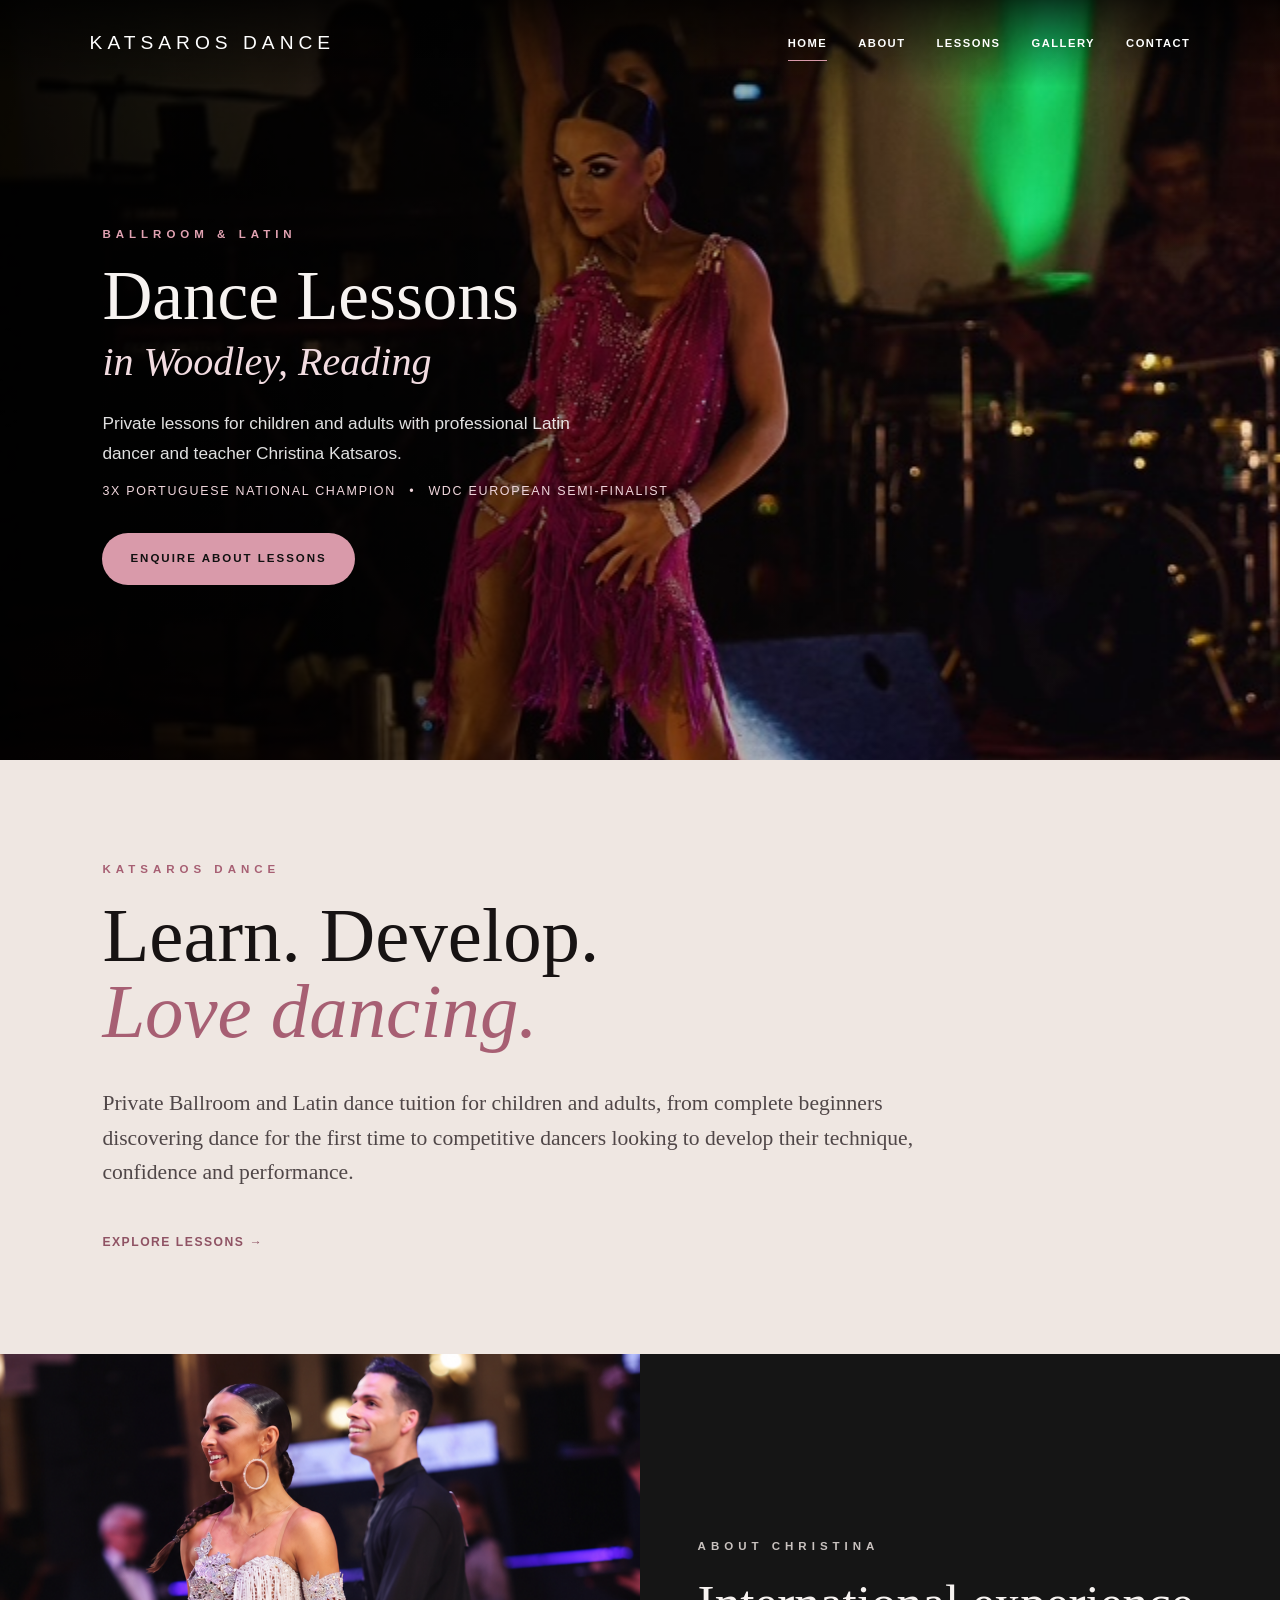
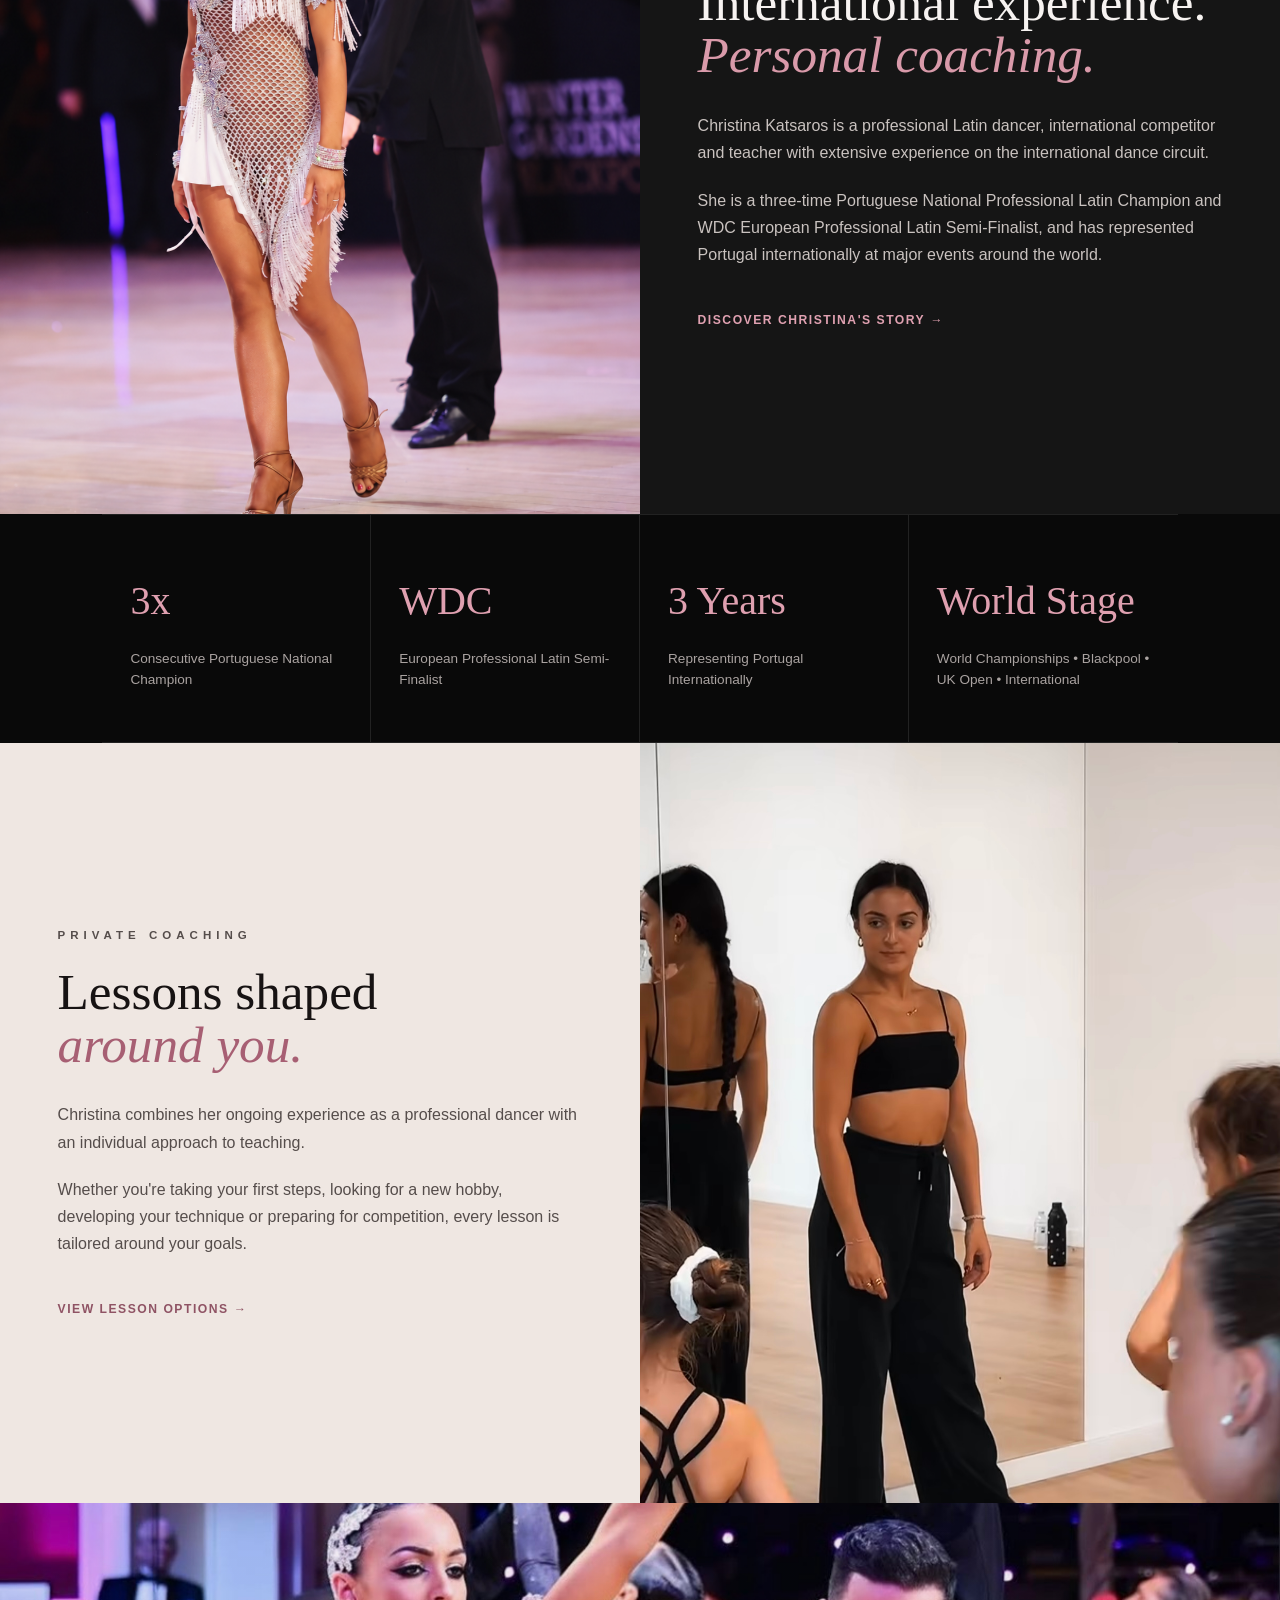
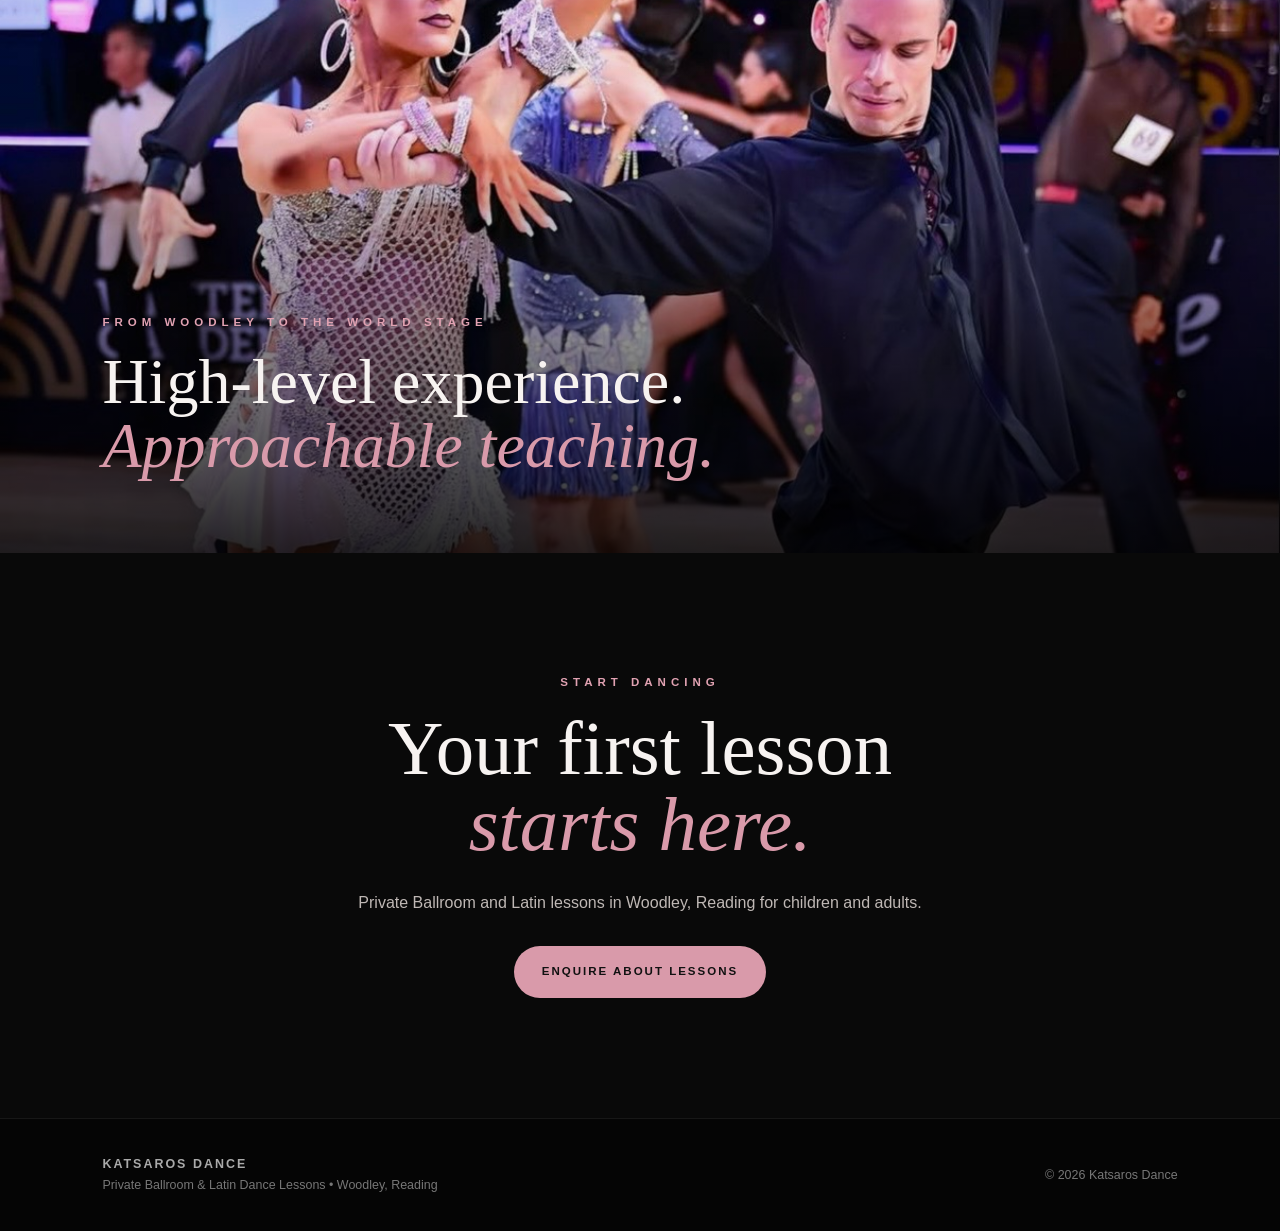
==== index.html @ 3410f1ba "Refactor index.html by removing comments and enhancing text Removed commented sections and updated t" ====
<!DOCTYPE html>
<html lang="en">

<head>
    <meta charset="UTF-8">
    <meta name="viewport" content="width=device-width, initial-scale=1.0">

    <title>Katsaros Dance | Ballroom & Latin Dance Lessons in Woodley, Reading</title>

    <meta name="description"
        content="Private Ballroom and Latin dance lessons in Woodley, Reading with professional Latin dancer Christina Katsaros, 3x Portuguese National Champion and WDC European Semi-Finalist.">

    <link rel="stylesheet" href="style.css">
</head>

<body>

<header class="site-header">

    <a class="brand" href="index.html">Katsaros Dance</a>

    <nav>
        <a class="active" href="index.html">Home</a>
        <a href="about.html">About</a>
        <a href="lessons.html">Lessons</a>
        <a href="gallery.html">Gallery</a>
        <a href="contact.html">Contact</a>
    </nav>

</header>


<main>

    <section class="home-hero">

        <div class="hero-content">

            <p class="eyebrow">Ballroom & Latin</p>

            <h1>
                Dance Lessons
                <span>in Woodley, Reading</span>
            </h1>

            <p class="hero-description">
                Private lessons for children and adults with professional
                Latin dancer and teacher Christina Katsaros.
            </p>

            <p class="hero-achievement">
                3x Portuguese National Champion
                <span>•</span>
                WDC European Semi-Finalist
            </p>

            <a class="button" href="contact.html">
                Enquire About Lessons
            </a>

        </div>

    </section>


    <section class="light-section home-intro">

        <div class="narrow-content">

            <p class="eyebrow dark-eyebrow">Katsaros Dance</p>

            <h2>
                Learn. Develop.
                <em>Love dancing.</em>
            </h2>

            <p class="large-copy">
                Private Ballroom and Latin dance tuition for children and adults,
                from complete beginners discovering dance for the first time to
                competitive dancers looking to develop their technique,
                confidence and performance.
            </p>

            <a class="text-link" href="lessons.html">
                Explore lessons →
            </a>

        </div>

    </section>


    <section class="split-section dark-section">

        <div class="split-image">
            <img
                src="white dress blackpool.png"
                alt="Christina Katsaros competing in Latin dancing">
        </div>

        <div class="split-copy">

            <p class="eyebrow">About Christina</p>

            <h2>
                International experience.
                <em>Personal coaching.</em>
            </h2>

            <p>
                Christina Katsaros is a professional Latin dancer,
                international competitor and teacher with extensive
                experience on the international dance circuit.
            </p>

            <p>
                She is a three-time Portuguese National Professional Latin
                Champion and WDC European Professional Latin Semi-Finalist,
                and has represented Portugal internationally at major events
                around the world.
            </p>

            <a class="text-link light-link" href="about.html">
                Discover Christina's story →
            </a>

        </div>

    </section>


    <section class="credentials-section">

        <div class="credentials-grid">

            <div class="credential">
                <strong>3x</strong>
                <span>Consecutive Portuguese National Champion</span>
            </div>

            <div class="credential">
                <strong>WDC</strong>
                <span>European Professional Latin Semi-Finalist</span>
            </div>

            <div class="credential">
                <strong>3 Years</strong>
                <span>Representing Portugal Internationally</span>
            </div>

            <div class="credential">
                <strong>World Stage</strong>
                <span>World Championships • Blackpool • UK Open • International</span>
            </div>

        </div>

    </section>


    <section class="split-section light-section reverse">

        <div class="split-image">
            <img
                src="teaching.jpeg"
                alt="Christina Katsaros teaching a dance class">
        </div>

        <div class="split-copy">

            <p class="eyebrow dark-eyebrow">Private Coaching</p>

            <h2>
                Lessons shaped
                <em>around you.</em>
            </h2>

            <p>
                Christina combines her ongoing experience as a professional
                dancer with an individual approach to teaching.
            </p>

            <p>
                Whether you're taking your first steps, looking for a new hobby,
                developing your technique or preparing for competition, every
                lesson is tailored around your goals.
            </p>

            <a class="text-link" href="lessons.html">
                View lesson options →
            </a>

        </div>

    </section>


    <section class="feature-image-section">

        <img
            src="paso blackpool.jpeg"
            alt="Christina Katsaros competing at the Blackpool Dance Festival">

        <div class="feature-image-overlay">

            <p class="eyebrow">From Woodley to the World Stage</p>

            <h2>
                High-level experience.
                <em>Approachable teaching.</em>
            </h2>

        </div>

    </section>


    <section class="contact-cta">

        <p class="eyebrow">Start Dancing</p>

        <h2>
            Your first lesson
            <em>starts here.</em>
        </h2>

        <p>
            Private Ballroom and Latin lessons in Woodley, Reading
            for children and adults.
        </p>

        <a class="button" href="contact.html">
            Enquire About Lessons
        </a>

    </section>

</main>


<footer>

    <div>
        <strong>Katsaros Dance</strong>
        <p>Private Ballroom & Latin Dance Lessons • Woodley, Reading</p>
    </div>

    <div>
        <p>© 2026 Katsaros Dance</p>
    </div>

</footer>

</body>
</html>
---- style.css ----
/* ========================================
   KATSAROS DANCE
   GLOBAL WEBSITE STYLES
   ======================================== */

* {
    margin: 0;
    padding: 0;
    box-sizing: border-box;
}

html {
    scroll-behavior: smooth;
}

body {
    background: #0d0d0d;
    color: #f7f3f1;
    font-family: Arial, Helvetica, sans-serif;
    line-height: 1.7;
}

img {
    display: block;
    width: 100%;
}

a {
    color: inherit;
}

h1,
h2,
h3,
blockquote {
    font-family: Georgia, "Times New Roman", serif;
}

em {
    font-weight: 400;
}


/* ========================================
   HEADER
   ======================================== */

.site-header {
    position: absolute;
    top: 0;
    left: 0;
    width: 100%;
    z-index: 1000;

    display: flex;
    justify-content: space-between;
    align-items: center;

    padding: 27px 7%;

    background:
        linear-gradient(
            to bottom,
            rgba(0,0,0,.75),
            rgba(0,0,0,0)
        );
}

.solid-header {
    position: relative;
    background: #090909;

    border-bottom:
        1px solid rgba(255,255,255,.07);
}

.brand {
    color: white;
    text-decoration: none;
    text-transform: uppercase;
    letter-spacing: 5px;
    font-size: 1.2rem;
    font-weight: 500;
}

nav {
    display: flex;
    gap: 31px;
}

nav a {
    color: white;
    text-decoration: none;
    text-transform: uppercase;
    letter-spacing: 1.5px;
    font-size: .7rem;
    font-weight: 600;
    position: relative;
}

nav a::after {
    content: "";
    position: absolute;
    left: 0;
    bottom: -8px;
    width: 0;
    height: 1px;
    background: #d99aaa;
    transition: width .2s ease;
}

nav a:hover::after,
nav a.active::after {
    width: 100%;
}


/* ========================================
   GENERAL TYPOGRAPHY
   ======================================== */

.eyebrow {
    color: #e1a2b2;
    text-transform: uppercase;
    letter-spacing: 5px;
    font-size: .72rem;
    font-weight: 700;
    margin-bottom: 18px;
}

.dark-eyebrow {
    color: #a75f73;
}

h1 em,
h2 em {
    display: block;
    color: #d99aaa;
    font-style: italic;
}

.light-section h1,
.light-section h2 {
    color: #171313;
}

.light-section h1 em,
.light-section h2 em {
    color: #a75f73;
}

.button {
    display: inline-block;
    padding: 16px 28px;
    background: #d99aaa;
    color: #111;
    border-radius: 40px;
    text-decoration: none;
    text-transform: uppercase;
    letter-spacing: 2px;
    font-size: .72rem;
    font-weight: 700;

    transition:
        transform .2s ease,
        opacity .2s ease;
}

.button:hover {
    transform: translateY(-2px);
    opacity: .9;
}

.dark-button {
    margin-top: 20px;
}

.text-link {
    display: inline-block;
    margin-top: 22px;
    color: #8f5364;
    text-decoration: none;
    text-transform: uppercase;
    letter-spacing: 1.5px;
    font-size: .76rem;
    font-weight: 700;
}

.light-link {
    color: #e0a1b1;
}

.text-link:hover {
    opacity: .7;
}


/* ========================================
   HOME HERO
   ======================================== */

.home-hero {
    min-height: 100vh;

    display: flex;
    align-items: center;

    padding: 140px 8% 80px;

    background-image:
        linear-gradient(
            90deg,
            rgba(0,0,0,.91) 0%,
            rgba(0,0,0,.75) 27%,
            rgba(0,0,0,.38) 50%,
            rgba(0,0,0,.04) 73%
        ),
        url("christina-hero.jpg.jpeg.JPG");

    background-size: cover;
    background-position: center 35%;
    background-repeat: no-repeat;
}

.hero-content {
    max-width: 700px;
}

.home-hero h1 {
    font-size: clamp(3.6rem, 6.4vw, 6.3rem);
    font-weight: 400;
    line-height: .95;
    margin-bottom: 28px;
}

.home-hero h1 span {
    display: block;
    margin-top: 15px;
    color: #f2dce1;
    font-size: .58em;
    font-style: italic;
}

.hero-description {
    max-width: 520px;
    color: rgba(255,255,255,.88);
    font-size: 1.08rem;
    margin-bottom: 13px;
}

.hero-achievement {
    color: #f0d6dc;
    text-transform: uppercase;
    letter-spacing: 1.7px;
    font-size: .78rem;
    margin-bottom: 31px;
}

.hero-achievement span {
    padding: 0 8px;
}


/* ========================================
   LIGHT SECTIONS
   ======================================== */

.light-section {
    background: #efe7e2;
    color: #171313;
}

.home-intro {
    padding: 125px 8%;
}

.narrow-content {
    max-width: 850px;
}

.narrow-content h2 {
    font-size: clamp(3rem, 6vw, 5.6rem);
    font-weight: 400;
    line-height: 1;
    margin-bottom: 35px;
}

.large-copy {
    font-family: Georgia, "Times New Roman", serif;
    font-size: 1.35rem;
    line-height: 1.6;
    color: #504748;
    margin-bottom: 20px;
}


/* ========================================
   SPLIT SECTIONS
   ======================================== */

.split-section {
    display: grid;
    grid-template-columns: 1fr 1fr;
    min-height: 720px;
}

.dark-section {
    background: #151515;
}

.split-image {
    min-height: 650px;
    overflow: hidden;
}

.split-image img {
    width: 100%;
    height: 100%;
    object-fit: cover;
    object-position: center;
}

.tall-image img {
    object-position: center top;
}

.split-copy {
    padding: 100px 9%;

    display: flex;
    flex-direction: column;
    justify-content: center;
}

.split-copy h2 {
    font-size: clamp(2.8rem, 5vw, 4.8rem);
    font-weight: 400;
    line-height: 1.03;
    margin-bottom: 30px;
}

.split-copy p {
    max-width: 650px;
    margin-bottom: 20px;
    color: #c9c2bf;
}

.light-section .split-copy p {
    color: #554d4b;
}

.reverse .split-image {
    order: 2;
}


/* ========================================
   CREDENTIALS
   ======================================== */

.credentials-section {
    padding: 0 8%;
    background: #090909;
}

.credentials-grid {
    display: grid;
    grid-template-columns: repeat(4, 1fr);

    border-top:
        1px solid rgba(255,255,255,.1);

    border-bottom:
        1px solid rgba(255,255,255,.1);
}

.credential {
    padding: 52px 28px;

    border-right:
        1px solid rgba(255,255,255,.1);
}

.credential:last-child {
    border-right: none;
}

.credential strong {
    display: block;
    font-family: Georgia, "Times New Roman", serif;
    font-size: 2.5rem;
    font-weight: 400;
    color: #dfa0b0;
    margin-bottom: 13px;
}

.credential span {
    display: block;
    color: #aaa3a1;
    font-size: .85rem;
    line-height: 1.55;
}


/* ========================================
   FEATURE IMAGE
   ======================================== */

.feature-image-section {
    height: 760px;
    position: relative;
    overflow: hidden;
}

.feature-image-section img {
    width: 100%;
    height: 100%;
    object-fit: cover;
    object-position: center;
}

.feature-image-section::after {
    content: "";
    position: absolute;
    inset: 0;

    background:
        linear-gradient(
            to top,
            rgba(0,0,0,.85),
            rgba(0,0,0,.05) 65%
        );
}

.feature-image-overlay {
    position: absolute;
    z-index: 2;
    left: 8%;
    bottom: 75px;
    max-width: 780px;
}

.feature-image-overlay h2 {
    font-size: clamp(3rem, 5vw, 5rem);
    font-weight: 400;
    line-height: 1;
}


/* ========================================
   CONTACT CTA
   ======================================== */

.contact-cta {
    padding: 120px 8%;
    background: #090909;
    text-align: center;
}

.contact-cta h2 {
    font-size: clamp(3rem, 6vw, 5.5rem);
    font-weight: 400;
    line-height: 1;
    margin-bottom: 25px;
}

.contact-cta p:not(.eyebrow) {
    max-width: 650px;
    margin: 0 auto 30px;
    color: #bfb8b5;
}


/* ========================================
   PAGE HERO
   ======================================== */

.page-hero {
    min-height: 620px;

    display: flex;
    align-items: flex-end;

    padding: 100px 8% 85px;

    background-size: cover;
    background-position: center;

    position: relative;
}

.page-hero::before {
    content: "";
    position: absolute;
    inset: 0;

    background:
        linear-gradient(
            to top,
            rgba(0,0,0,.92),
            rgba(0,0,0,.15)
        );
}

.page-hero > div {
    position: relative;
    z-index: 2;
    max-width: 850px;
}

.page-hero h1 {
    font-size: clamp(4rem, 7vw, 7rem);
    font-weight: 400;
    line-height: .93;
    margin-bottom: 25px;
}

.page-hero > div > p:last-child {
    max-width: 600px;
    color: rgba(255,255,255,.85);
    font-size: 1.1rem;
}

.about-hero {
    background-image:
        url("white dress blackpool.png");

    background-position: center 28%;
}

.lessons-hero {
    background-image:
        linear-gradient(
            rgba(0,0,0,.1),
            rgba(0,0,0,.1)
        ),
        url("pink dress samba.jpeg");

    background-position: center 35%;
}


/* ========================================
   ABOUT PAGE
   ======================================== */

.about-story {
    padding: 120px 8%;

    display: grid;

    grid-template-columns:
        minmax(0, 1fr)
        minmax(320px, .9fr);

    gap: 90px;
    align-items: center;
}

.story-text h2 {
    font-size: clamp(3rem, 5vw, 5rem);
    font-weight: 400;
    line-height: 1.05;
    margin-bottom: 30px;
}

.story-text > p:not(.eyebrow) {
    color: #51494a;
    margin-bottom: 19px;
}

.journey-images {
    display: grid;
    grid-template-columns: .7fr 1fr;
    gap: 20px;
    align-items: end;
}

.journey-images figure {
    overflow: hidden;
}

.journey-images img {
    min-height: 480px;
    height: 100%;
    object-fit: cover;
}

.childhood-photo img {
    min-height: 360px;
    object-position: center top;
}

.journey-images figcaption {
    margin-top: 10px;
    font-size: .74rem;
    color: #777;
    line-height: 1.5;
}


/* ========================================
   COMPETITION SECTION
   ======================================== */

.competition-section {
    padding: 120px 8%;
    background: #0c0c0c;
}

.section-heading.centred {
    max-width: 900px;
    margin: 0 auto 70px;
    text-align: center;
}

.section-heading h2 {
    font-size: clamp(3rem, 5vw, 5rem);
    font-weight: 400;
    line-height: 1;
}

.event-grid {
    display: grid;
    grid-template-columns:
        repeat(5, 1fr);

    border-top:
        1px solid rgba(255,255,255,.1);

    border-bottom:
        1px solid rgba(255,255,255,.1);
}

.event-grid div {
    padding: 40px 24px;

    border-right:
        1px solid rgba(255,255,255,.1);
}

.event-grid div:last-child {
    border-right: none;
}

.event-grid strong {
    display: block;
    font-family: Georgia, "Times New Roman", serif;
    color: #dfa0b0;
    font-size: 1.6rem;
    font-weight: 400;
    margin-bottom: 10px;
}

.event-grid span {
    color: #aaa3a1;
    font-size: .78rem;
}

.wide-photo {
    height: 760px;
    overflow: hidden;
}

.wide-photo img {
    width: 100%;
    height: 100%;
    object-fit: cover;
    object-position: center;
}

.philosophy-section {
    padding: 120px 8%;
}


/* ========================================
   LESSONS PAGE
   ======================================== */

.lessons-intro {
    padding: 110px 8%;
}

.lessons-page-section {
    padding: 110px 8%;
    background: #101010;
}

.lesson-page-grid {
    display: grid;
    grid-template-columns:
        repeat(2, 1fr);

    gap: 25px;
}

.lesson-page-grid article {
    padding: 45px;
    min-height: 350px;
    background: #181818;

    border:
        1px solid rgba(255,255,255,.07);
}

.lesson-page-grid article > span {
    display: block;
    color: #d99aaa;
    letter-spacing: 3px;
    font-size: .75rem;
    margin-bottom: 35px;
}

.lesson-page-grid h2 {
    font-size: 2.2rem;
    font-weight: 400;
    margin-bottom: 18px;
}

.lesson-page-grid p {
    color: #beb7b4;
    margin-bottom: 14px;
}

.beginner-section {
    display: grid;
    grid-template-columns: 1fr 1fr;
    background: #111;
}

.beginner-copy {
    padding: 100px 9%;

    display: flex;
    flex-direction: column;
    justify-content: center;
}

.beginner-copy h2 {
    font-size: clamp(3rem, 5vw, 5rem);
    line-height: 1;
    font-weight: 400;
    margin-bottom: 30px;
}

.beginner-copy > p:not(.eyebrow) {
    color: #bbb4b1;
    margin-bottom: 18px;
}

.beginner-copy .button {
    width: fit-content;
    margin-top: 18px;
}

.beginner-image {
    min-height: 700px;
}

.beginner-image img {
    width: 100%;
    height: 100%;
    object-fit: cover;
}


/* ========================================
   GALLERY
   ======================================== */

.gallery-header {
    padding: 120px 8% 80px;
    background: #0a0a0a;
    text-align: center;
}

.gallery-header h1 {
    font-size: clamp(4rem, 7vw, 7rem);
    font-weight: 400;
    line-height: .95;
    margin-bottom: 25px;
}

.gallery-header p:last-child {
    max-width: 650px;
    margin: auto;
    color: #aaa3a1;
}

.gallery-grid {
    padding: 0 3% 80px;
    background: #0a0a0a;

    display: grid;

    grid-template-columns:
        repeat(3, 1fr);

    grid-auto-rows: 520px;

    gap: 12px;
}

.gallery-grid figure {
    overflow: hidden;
    background: #161616;
}

.gallery-grid img {
    width: 100%;
    height: 100%;
    object-fit: cover;

    transition:
        transform .5s ease;
}

.gallery-grid figure:hover img {
    transform: scale(1.025);
}

.gallery-large {
    grid-row: span 2;
}

.gallery-wide {
    grid-column: span 2;
}


/* ========================================
   CONTACT PAGE
   ======================================== */

.contact-page {
    min-height: calc(100vh - 90px);

    display: grid;
    grid-template-columns: 1fr 1fr;

    background: #0b0b0b;
}

.contact-page-copy {
    padding: 110px 10%;

    display: flex;
    flex-direction: column;
    justify-content: center;
}

.contact-page-copy h1 {
    font-size: clamp(4rem, 6vw, 6rem);
    font-weight: 400;
    line-height: .95;
    margin-bottom: 35px;
}

.contact-lead {
    font-family: Georgia, "Times New Roman", serif;
    font-size: 1.3rem;
    color: #eee7e4;
    margin-bottom: 20px;
}

.contact-page-copy > p:not(.eyebrow):not(.contact-lead) {
    color: #aaa3a1;
    max-width: 600px;
}

.contact-details {
    margin: 40px 0;

    border-top:
        1px solid rgba(255,255,255,.1);
}

.contact-details > div {
    padding: 20px 0;

    border-bottom:
        1px solid rgba(255,255,255,.1);
}

.contact-details span {
    display: block;
    color: #d99aaa;
    text-transform: uppercase;
    letter-spacing: 2px;
    font-size: .68rem;
    margin-bottom: 5px;
}

.contact-details a {
    color: white;
    text-decoration: none;
}

.contact-details a:hover {
    color: #d99aaa;
}

.contact-details p {
    color: #d5cfcc;
}

.contact-page-copy .button {
    width: fit-content;
}

.contact-page-image {
    min-height: 760px;
}

.contact-page-image img {
    width: 100%;
    height: 100%;
    object-fit: cover;
    object-position: center;
}


/* ========================================
   FOOTER
   ======================================== */

footer {
    padding: 35px 8%;
    background: #050505;

    border-top:
        1px solid rgba(255,255,255,.07);

    display: flex;
    justify-content: space-between;
    align-items: center;

    gap: 30px;

    color: #777;
    font-size: .78rem;
}

footer strong {
    color: #aaa;
    text-transform: uppercase;
    letter-spacing: 2px;
}


/* ========================================
   DESKTOP IMAGE + LAYOUT FIXES
   ONLY APPLIES ABOVE 768PX
   ======================================== */

@media (min-width: 769px) {

    /* ------------------------------------
       HOME
       ------------------------------------ */

    .home-hero {
        min-height: 760px;
        max-height: 900px;

        padding-top: 140px;
        padding-bottom: 90px;

        background-position: center 38%;
    }

    .hero-content {
        max-width: 610px;
    }

    .home-hero h1 {
        font-size: clamp(3.8rem, 5.4vw, 5.7rem);
        max-width: 650px;
    }

    .home-intro {
        padding-top: 100px;
        padding-bottom: 100px;
    }


    /* ------------------------------------
       GENERAL DESKTOP SPLIT SECTIONS
       ------------------------------------ */

    .split-section {
        min-height: 620px;
    }

    .split-image {
        min-height: 620px;
        max-height: 760px;
    }

    .split-copy {
        padding-top: 80px;
        padding-bottom: 80px;
    }

    .split-copy h2 {
        font-size: clamp(2.8rem, 4vw, 4.25rem);
    }


    /* ------------------------------------
       ABOUT HERO
       Show Christina's face rather than
       cropping into her torso
       ------------------------------------ */

    .about-hero {
        min-height: 610px;

        background-position: 50% 8%;
    }

    .about-hero h1 {
        font-size: clamp(4rem, 6vw, 6rem);
    }


    /* ------------------------------------
       LESSONS HERO
       Pull image upwards so faces/upper
       bodies remain in the photograph
       ------------------------------------ */

    .lessons-hero {
        min-height: 610px;

        background-position: 42% 8%;
    }

    .lessons-hero h1 {
        font-size: clamp(4rem, 6vw, 6rem);
    }


    /* ------------------------------------
       ABOUT PAGE:
       INTERNATIONAL CAREER SPLIT PHOTO

       Christina is on the right-hand side
       of this photograph, so deliberately
       crop towards her rather than Filipe.
       ------------------------------------ */

    .tall-image img {
        object-position: 82% 20%;
    }


    /* ------------------------------------
       HOME ABOUT IMAGE
       Keep Christina more central
       ------------------------------------ */

    .home-intro + .split-section .split-image img {
        object-position: 67% center;
    }


    /* ------------------------------------
       HOME LESSON IMAGE
       ------------------------------------ */

    .reverse .split-image img {
        object-position: center 25%;
    }


    /* ------------------------------------
       ABOUT JOURNEY PHOTOS
       Reduce aggressive cropping
       ------------------------------------ */

    .journey-images img {
        min-height: 0;
        height: auto;
        object-fit: contain;
        background: #e6ddd8;
    }

    .childhood-photo img {
        min-height: 0;
        height: auto;
    }


    /* ------------------------------------
       ABOUT WIDE INTERNATIONAL PHOTO
       Show complete dancers more naturally
       ------------------------------------ */

    .wide-photo {
        height: auto;
        max-height: none;
        background: #090909;
    }

    .wide-photo img {
        width: 100%;
        height: auto;
        max-height: 850px;
        object-fit: contain;
        object-position: center;
        margin: 0 auto;
    }


    /* ------------------------------------
       FEATURE IMAGE ON HOME

       Less extreme crop and bias slightly
       toward Christina.
       ------------------------------------ */

    .feature-image-section {
        height: 650px;
    }

    .feature-image-section img {
        object-position: 68% 30%;
    }


    /* ------------------------------------
       BEGINNER IMAGE
       ------------------------------------ */

    .beginner-image {
        min-height: 620px;
        max-height: 760px;
        overflow: hidden;
    }

    .beginner-image img {
        object-position: 68% 20%;
    }


    /* ------------------------------------
       CONTACT IMAGE
       ------------------------------------ */

    .contact-page-image {
        min-height: 680px;
        overflow: hidden;
    }

    .contact-page-image img {
        object-position: 72% 18%;
    }


    /* ====================================
       DESKTOP GALLERY FIX

       IMPORTANT:
       Stop forcing every photo into a
       fixed rectangle. Each photograph
       keeps its real proportions instead.
       ==================================== */

    .gallery-grid {
        display: block;

        columns: 3;
        column-gap: 14px;

        padding:
            0 4% 90px;
    }

    .gallery-grid figure,
    .gallery-grid .gallery-large,
    .gallery-grid .gallery-wide {
        display: inline-block;

        width: 100%;

        margin: 0 0 14px;

        break-inside: avoid;
        page-break-inside: avoid;

        overflow: hidden;

        background: #161616;
    }

    .gallery-grid img {
        display: block;

        width: 100%;
        height: auto;

        object-fit: initial;
        object-position: initial;
    }

    .gallery-grid figure:hover img {
        transform: scale(1.015);
    }

}


/* ========================================
   TABLET
   ======================================== */

@media (max-width: 1000px) {

    .credentials-grid {
        grid-template-columns:
            repeat(2, 1fr);
    }

    .credential:nth-child(2) {
        border-right: none;
    }

    .credential:nth-child(1),
    .credential:nth-child(2) {
        border-bottom:
            1px solid rgba(255,255,255,.1);
    }

    .event-grid {
        grid-template-columns:
            repeat(2, 1fr);
    }

    .event-grid div {
        border-bottom:
            1px solid rgba(255,255,255,.1);
    }

    .event-grid div:nth-child(even) {
        border-right: none;
    }

    .event-grid div:last-child {
        border-bottom: none;
    }

    /*
       Desktop/tablet gallery remains
       masonry above 768px.
       Mobile rules below take over at 768px.
    */

}


/* ========================================
   MOBILE
   THIS SECTION IS KEPT THE SAME
   ======================================== */

@media (max-width: 768px) {

    .site-header {
        position: absolute;

        flex-direction: column;

        align-items: flex-start;

        gap: 14px;

        padding: 20px 6%;
    }

    .solid-header {
        position: relative;
    }

    .brand {
        font-size: 1rem;

        letter-spacing: 4px;
    }

    nav {
        flex-wrap: wrap;

        gap: 10px 17px;
    }

    nav a {
        font-size: .61rem;
    }


    /* HOME */

    .home-hero {
        min-height: 100vh;

        align-items: flex-end;

        padding: 180px 6% 60px;

        background-image:
            linear-gradient(
                to bottom,
                rgba(0,0,0,.02) 10%,
                rgba(0,0,0,.12) 38%,
                rgba(0,0,0,.72) 68%,
                rgba(0,0,0,.98) 100%
            ),
            url("christina-hero.jpg.jpeg.JPG");

        background-position: 54% center;
    }

    .home-hero h1 {
        font-size: 3rem;
    }

    .hero-achievement span {
        display: none;
    }

    .hero-achievement {
        max-width: 310px;

        line-height: 1.8;
    }

    .home-intro,
    .philosophy-section,
    .lessons-intro {
        padding: 80px 6%;
    }

    .narrow-content h2 {
        font-size: 2.8rem;
    }

    .large-copy {
        font-size: 1.15rem;
    }


    /* SPLIT */

    .split-section,
    .beginner-section,
    .contact-page {
        grid-template-columns: 1fr;
    }

    .split-image {
        min-height: 500px;
    }

    .reverse .split-image {
        order: 0;
    }

    .split-copy {
        padding: 75px 6%;
    }

    .split-copy h2 {
        font-size: 2.8rem;
    }


    /* CREDENTIALS */

    .credentials-grid {
        grid-template-columns: 1fr;
    }

    .credential,
    .credential:nth-child(2) {
        border-right: none;

        border-bottom:
            1px solid rgba(255,255,255,.1);
    }

    .credential:last-child {
        border-bottom: none;
    }


    /* FEATURE IMAGE */

    .feature-image-section {
        height: 620px;
    }

    .feature-image-overlay {
        left: 6%;
        right: 6%;

        bottom: 50px;
    }

    .feature-image-overlay h2 {
        font-size: 2.8rem;
    }


    /* PAGE HERO */

    .page-hero {
        min-height: 560px;

        padding: 100px 6% 60px;
    }

    .page-hero h1 {
        font-size: 3.5rem;
    }


    /* ABOUT */

    .about-story {
        padding: 80px 6%;

        grid-template-columns: 1fr;

        gap: 55px;
    }

    .story-text h2 {
        font-size: 2.8rem;
    }

    .journey-images {
        grid-template-columns: 1fr 1fr;

        align-items: end;
    }

    .journey-images img {
        min-height: 350px;
    }

    .childhood-photo img {
        min-height: 260px;
    }

    .competition-section {
        padding: 80px 6%;
    }

    .section-heading h2 {
        font-size: 2.8rem;
    }

    .event-grid {
        grid-template-columns: 1fr;
    }

    .event-grid div,
    .event-grid div:nth-child(even) {
        border-right: none;

        border-bottom:
            1px solid rgba(255,255,255,.1);
    }

    .wide-photo {
        height: 520px;
    }


    /* LESSONS */

    .lessons-page-section {
        padding: 80px 6%;
    }

    .lesson-page-grid {
        grid-template-columns: 1fr;
    }

    .lesson-page-grid article {
        min-height: 0;

        padding: 34px;
    }

    .beginner-copy {
        padding: 80px 6%;
    }

    .beginner-copy h2 {
        font-size: 2.8rem;
    }

    .beginner-image {
        min-height: 550px;
    }


    /* GALLERY */

    .gallery-header {
        padding: 90px 6% 60px;
    }

    .gallery-header h1 {
        font-size: 3.7rem;
    }

    .gallery-grid {
        padding: 0 4% 60px;

        display: grid;

        grid-template-columns: 1fr;

        grid-auto-rows: 520px;

        gap: 12px;

        columns: auto;
    }

    .gallery-grid figure,
    .gallery-grid .gallery-large,
    .gallery-grid .gallery-wide {
        display: block;

        width: auto;

        margin: 0;

        break-inside: auto;
    }

    .gallery-grid img {
        width: 100%;
        height: 100%;

        object-fit: cover;
    }

    .gallery-large {
        grid-row: span 1;
    }

    .gallery-wide {
        grid-column: span 1;
    }


    /* CONTACT */

    .contact-page-copy {
        padding: 80px 6%;
    }

    .contact-page-copy h1 {
        font-size: 3.5rem;
    }

    .contact-page-image {
        min-height: 570px;
    }


    /* CTA */

    .contact-cta {
        padding: 85px 6%;
    }

    .contact-cta h2 {
        font-size: 3rem;
    }


    /* FOOTER */

    footer {
        flex-direction: column;

        align-items: flex-start;
    }

}


@media (max-width: 430px) {

    .home-hero h1 {
        font-size: 2.8rem;
    }

    .journey-images {
        grid-template-columns: 1fr;
    }

    .gallery-grid {
        grid-auto-rows: 460px;
    }

}
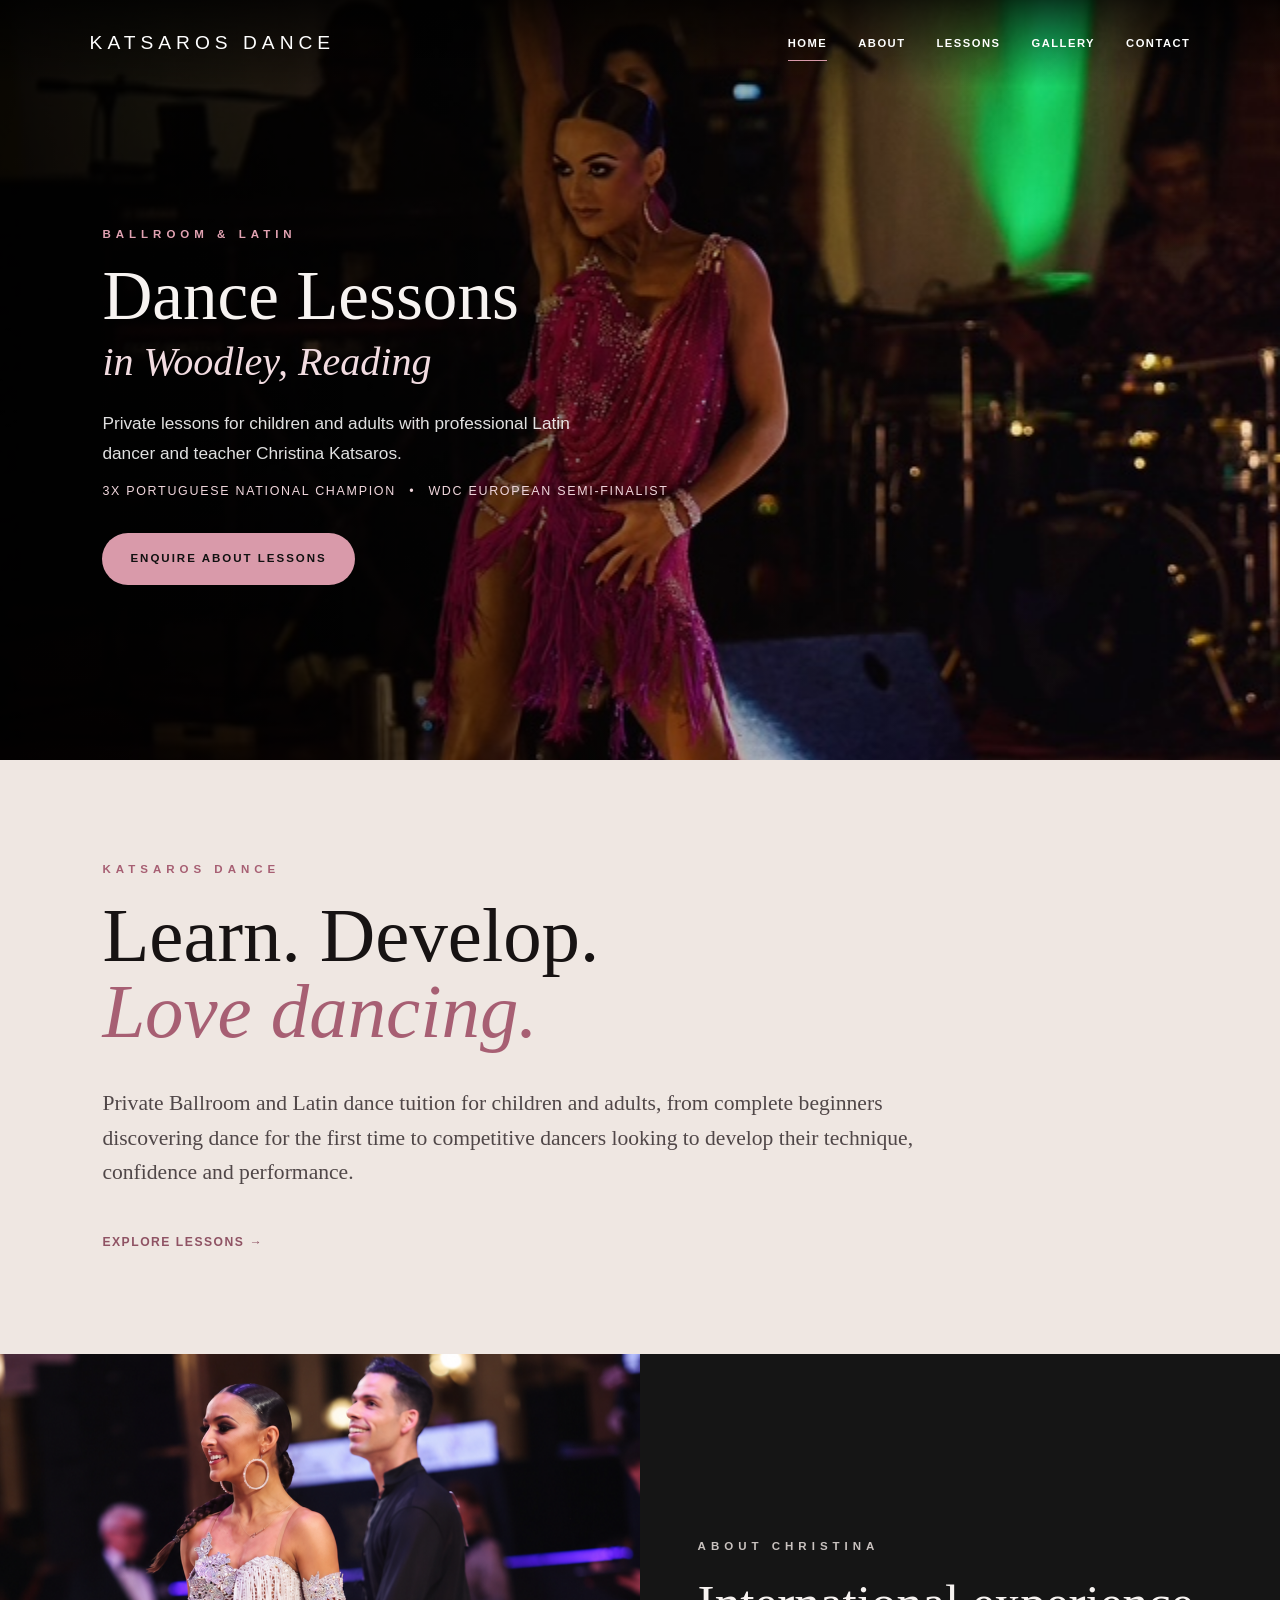
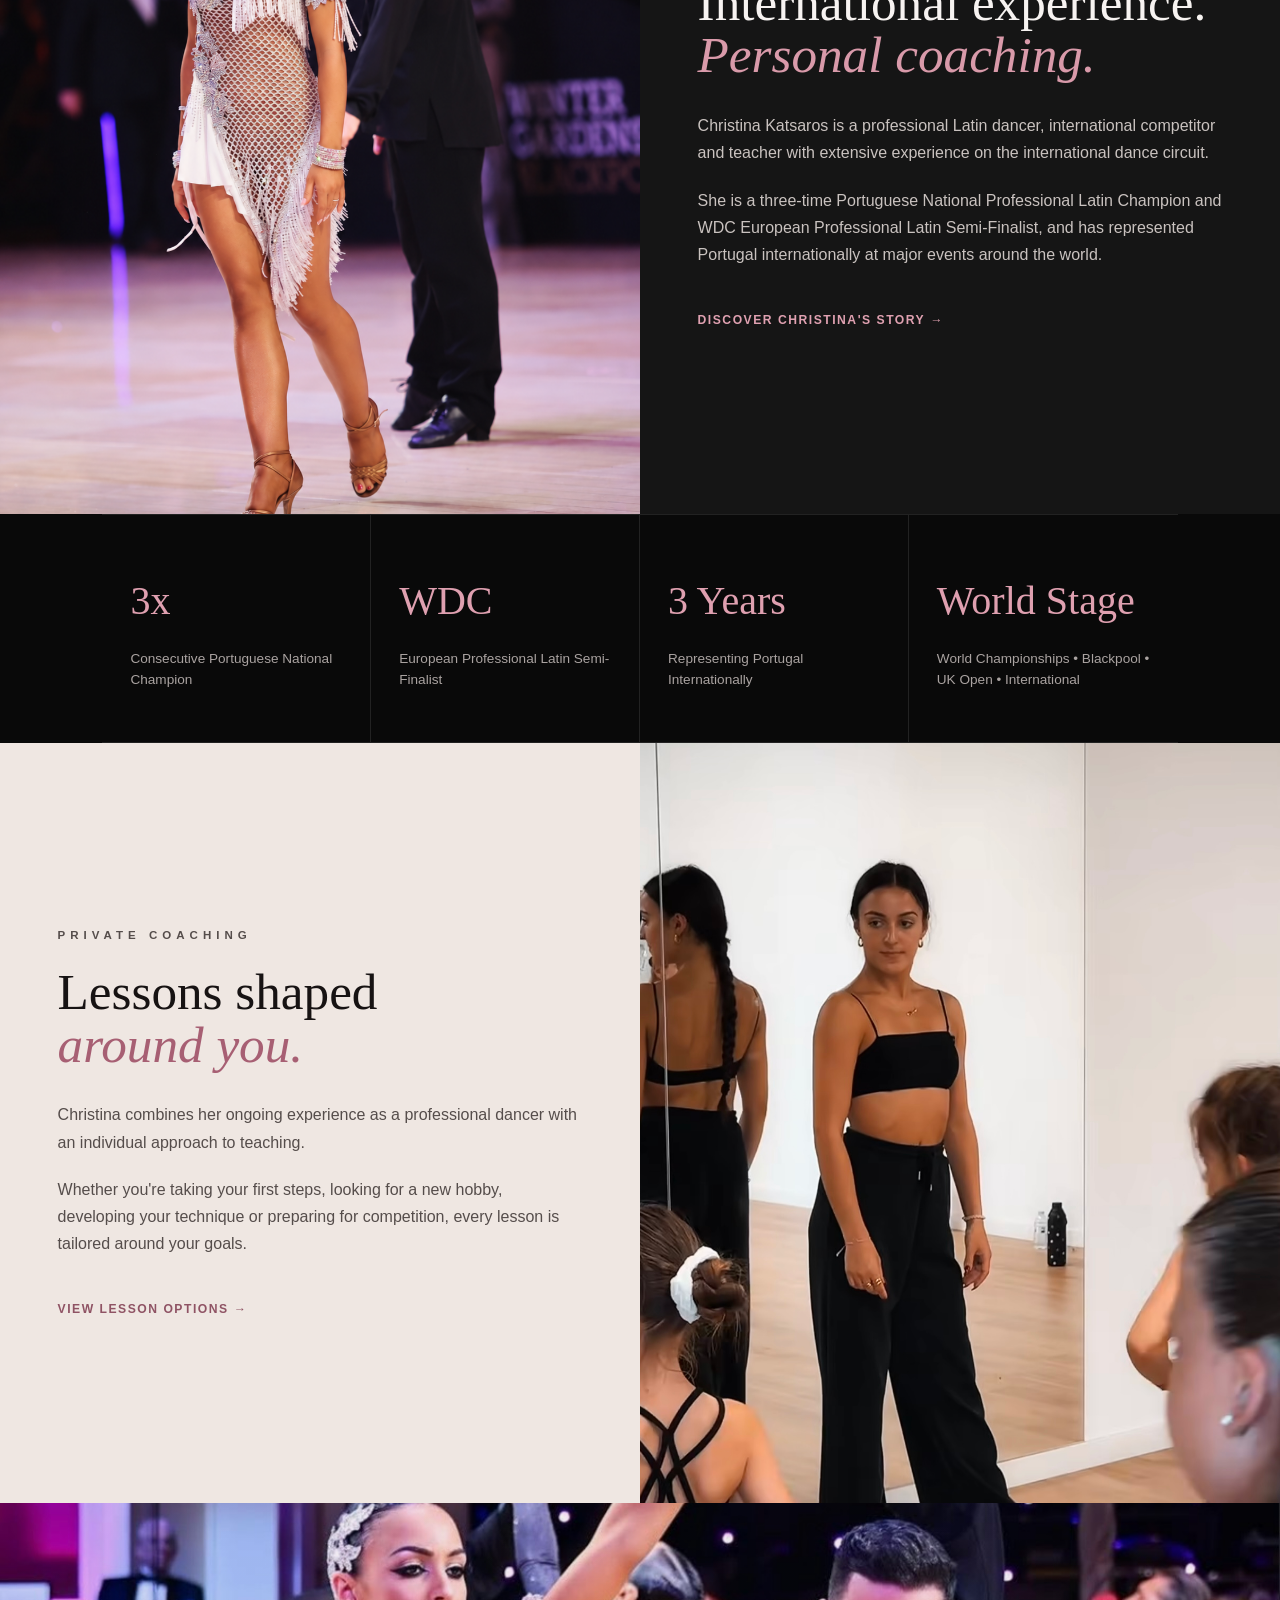
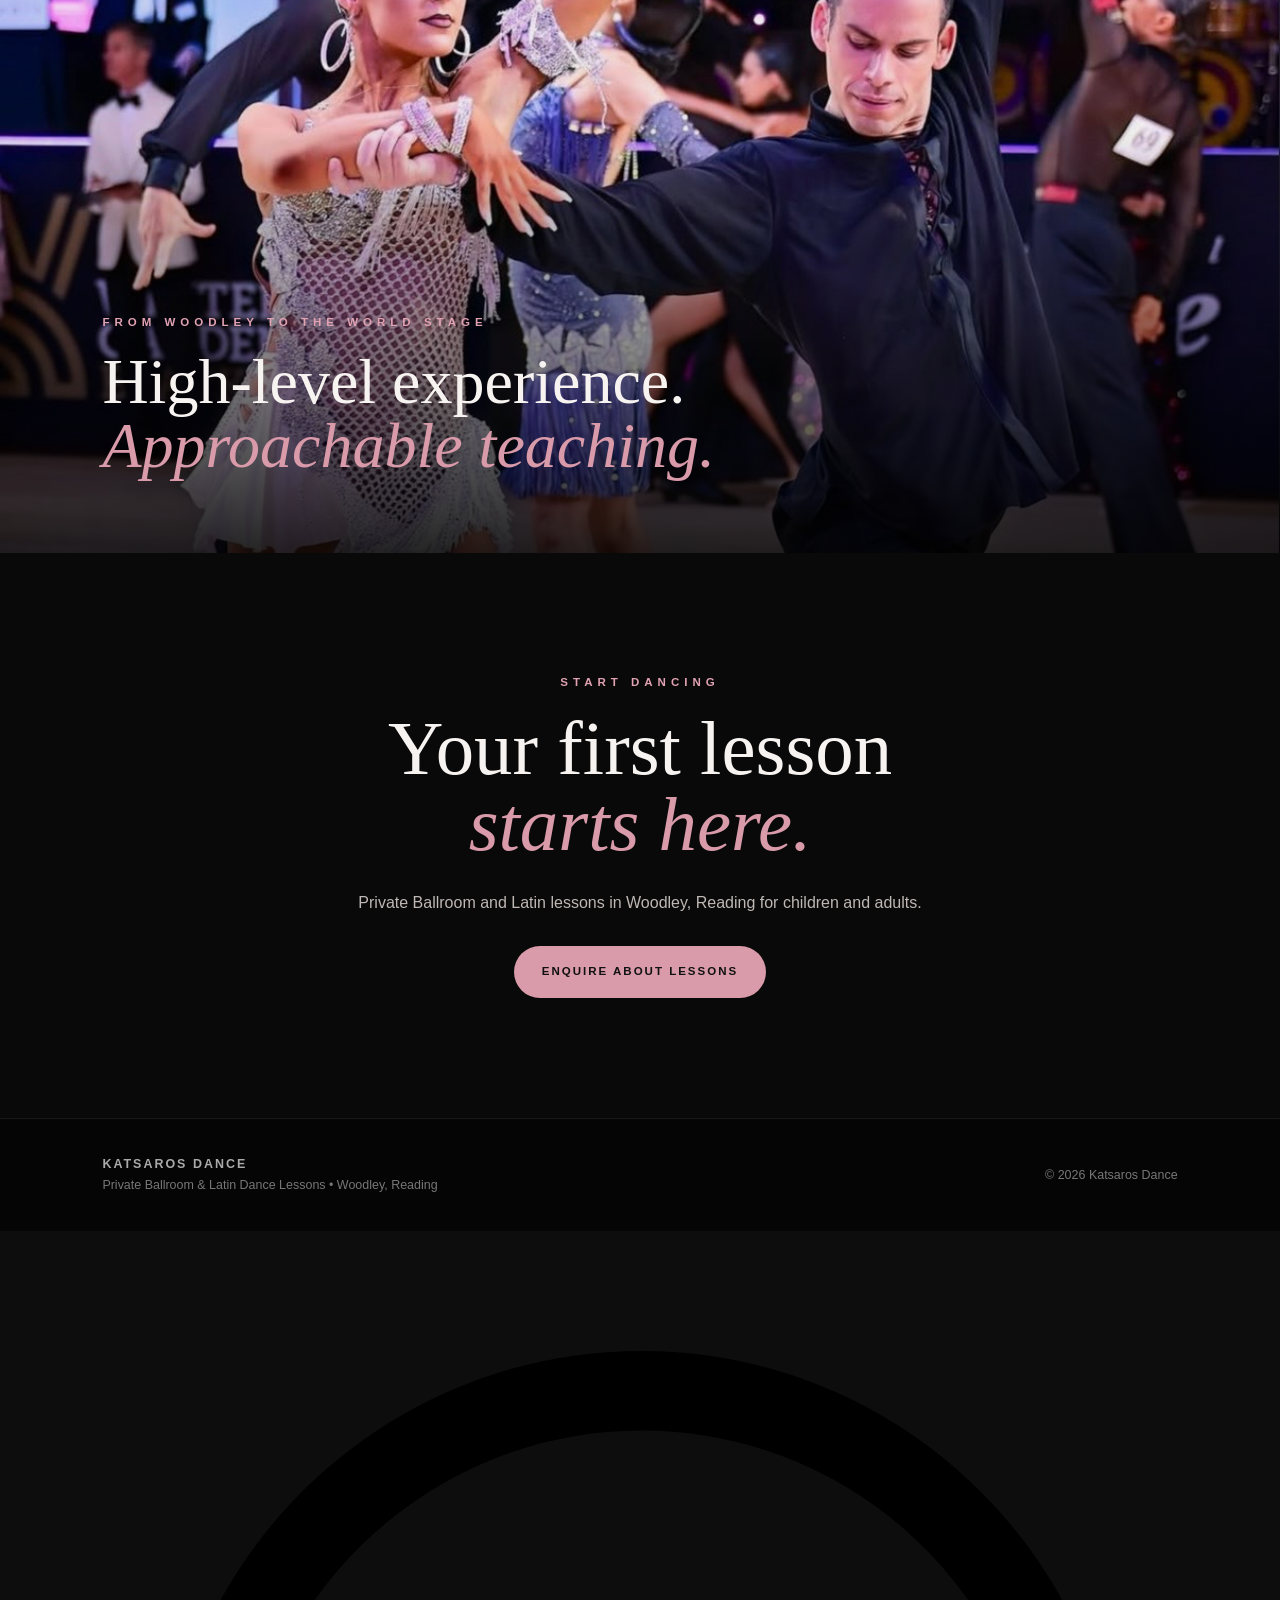
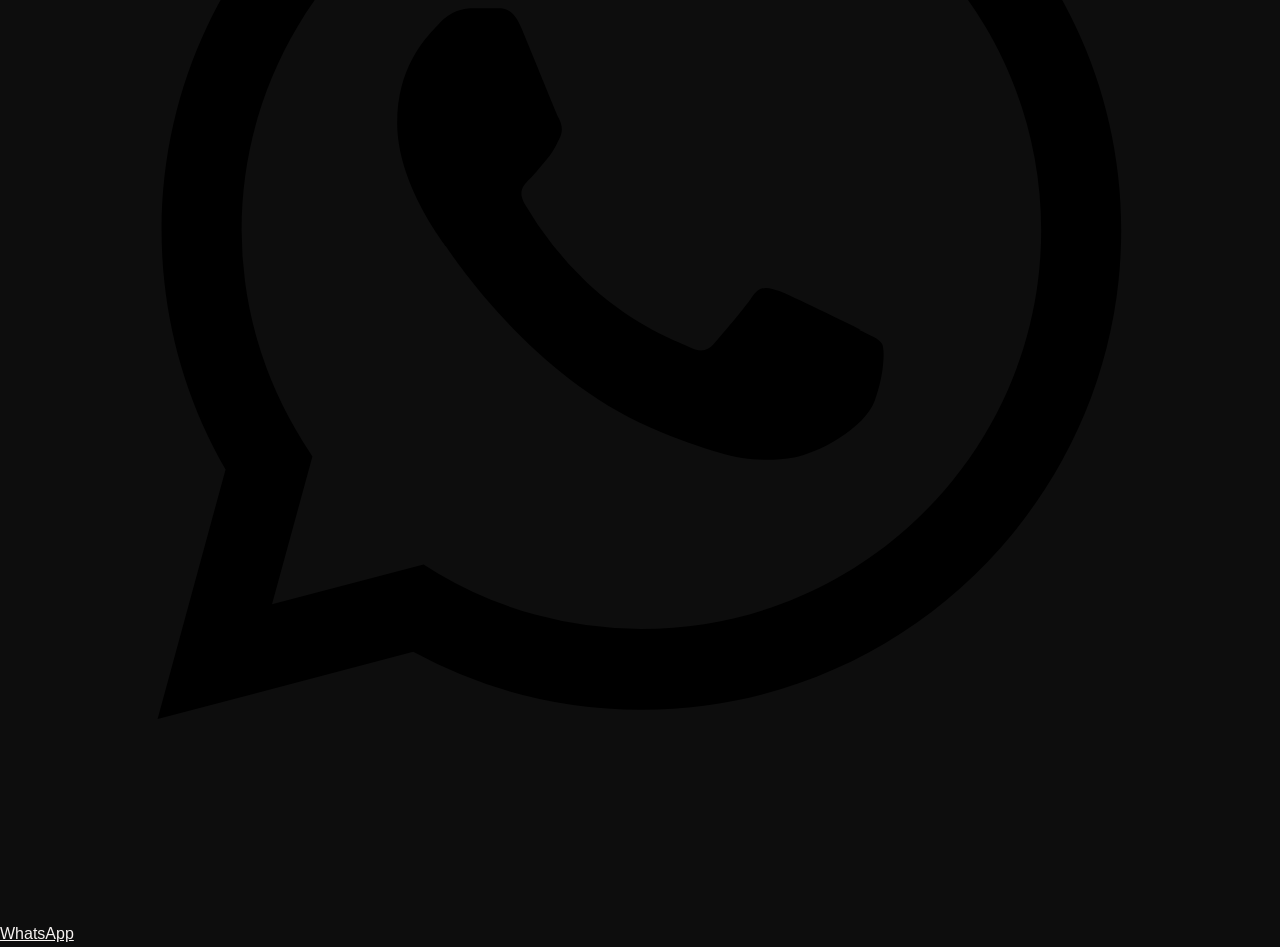
==== commit 6bb009b7: "Add WhatsApp contact link in footer" ====
--- a/index.html
+++ b/index.html
@@ -251,5 +251,18 @@
 
 </footer>
 
+    <a
+    class="whatsapp-float"
+    href="https://wa.me/447418609492?text=Hi%20Christina%2C%20I%27m%20interested%20in%20dance%20lessons%20and%20would%20like%20some%20more%20information."
+    target="_blank"
+    rel="noopener noreferrer"
+    aria-label="Contact Katsaros Dance on WhatsApp"
+>
+    <svg viewBox="0 0 32 32" aria-hidden="true">
+        <path d="M16.04 3C9.42 3 4.04 8.37 4.04 14.98c0 2.11.55 4.17 1.6 5.98L3.94 27.2l6.39-1.68a12 12 0 0 0 5.7 1.45h.01c6.61 0 11.99-5.38 11.99-11.99C28.03 8.37 22.65 3 16.04 3Zm0 21.95h-.01a9.96 9.96 0 0 1-5.08-1.39l-.36-.22-3.79.99 1.01-3.69-.24-.38a9.94 9.94 0 0 1-1.53-5.28c0-5.51 4.49-9.99 10-9.99 5.51 0 9.99 4.48 9.99 9.99 0 5.51-4.48 9.97-9.99 9.97Zm5.48-7.48c-.3-.15-1.77-.87-2.04-.97-.28-.1-.48-.15-.68.15-.2.3-.78.97-.95 1.17-.18.2-.35.22-.65.07-.3-.15-1.27-.47-2.42-1.5a9.05 9.05 0 0 1-1.67-2.08c-.17-.3-.02-.46.13-.61.14-.13.3-.35.45-.52.15-.18.2-.3.3-.5.1-.2.05-.37-.03-.52-.07-.15-.67-1.62-.92-2.22-.24-.58-.49-.5-.68-.51h-.58c-.2 0-.52.08-.8.38-.27.3-1.05 1.02-1.05 2.49 0 1.47 1.08 2.89 1.22 3.09.15.2 2.11 3.22 5.11 4.52.71.31 1.27.49 1.71.63.72.23 1.37.2 1.88.12.58-.09 1.77-.72 2.02-1.42.25-.7.25-1.3.18-1.42-.08-.13-.28-.2-.58-.35Z"/>
+    </svg>
+
+    <span>WhatsApp</span>
+</a>
 </body>
 </html>
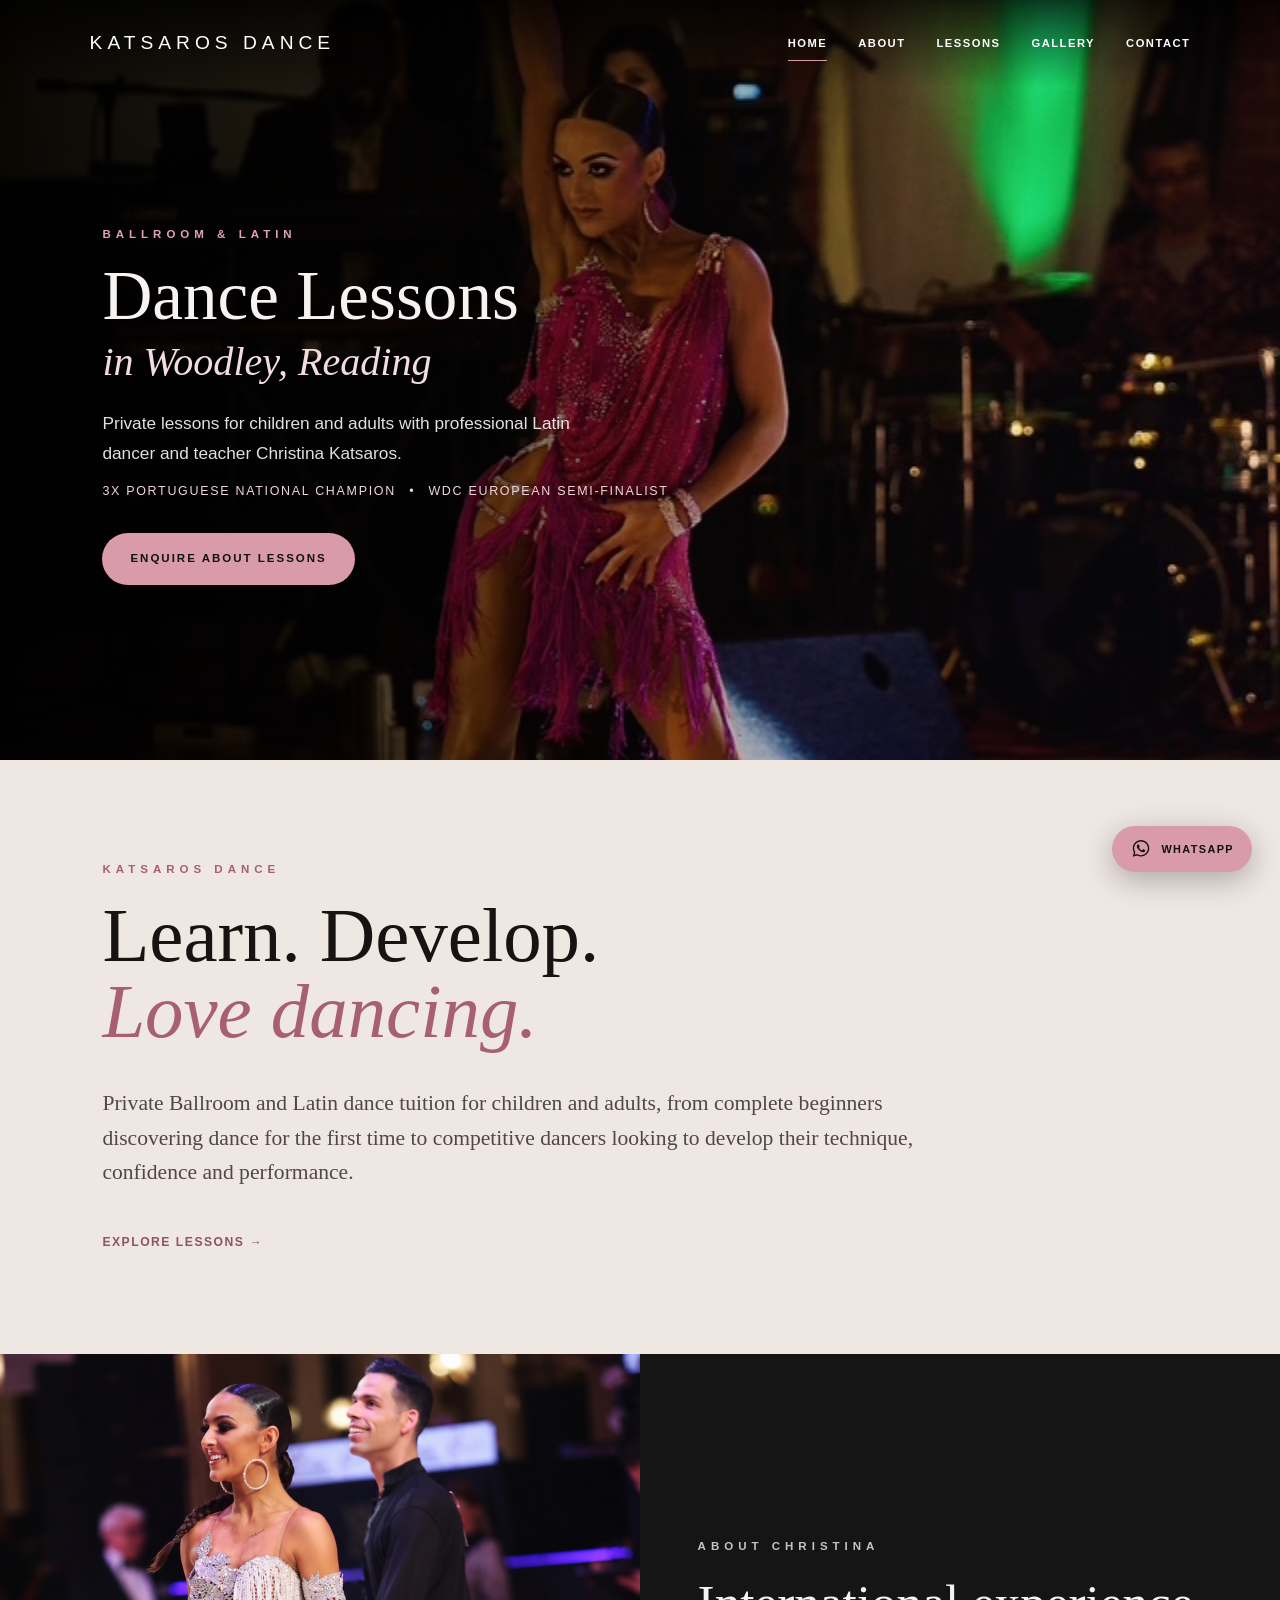
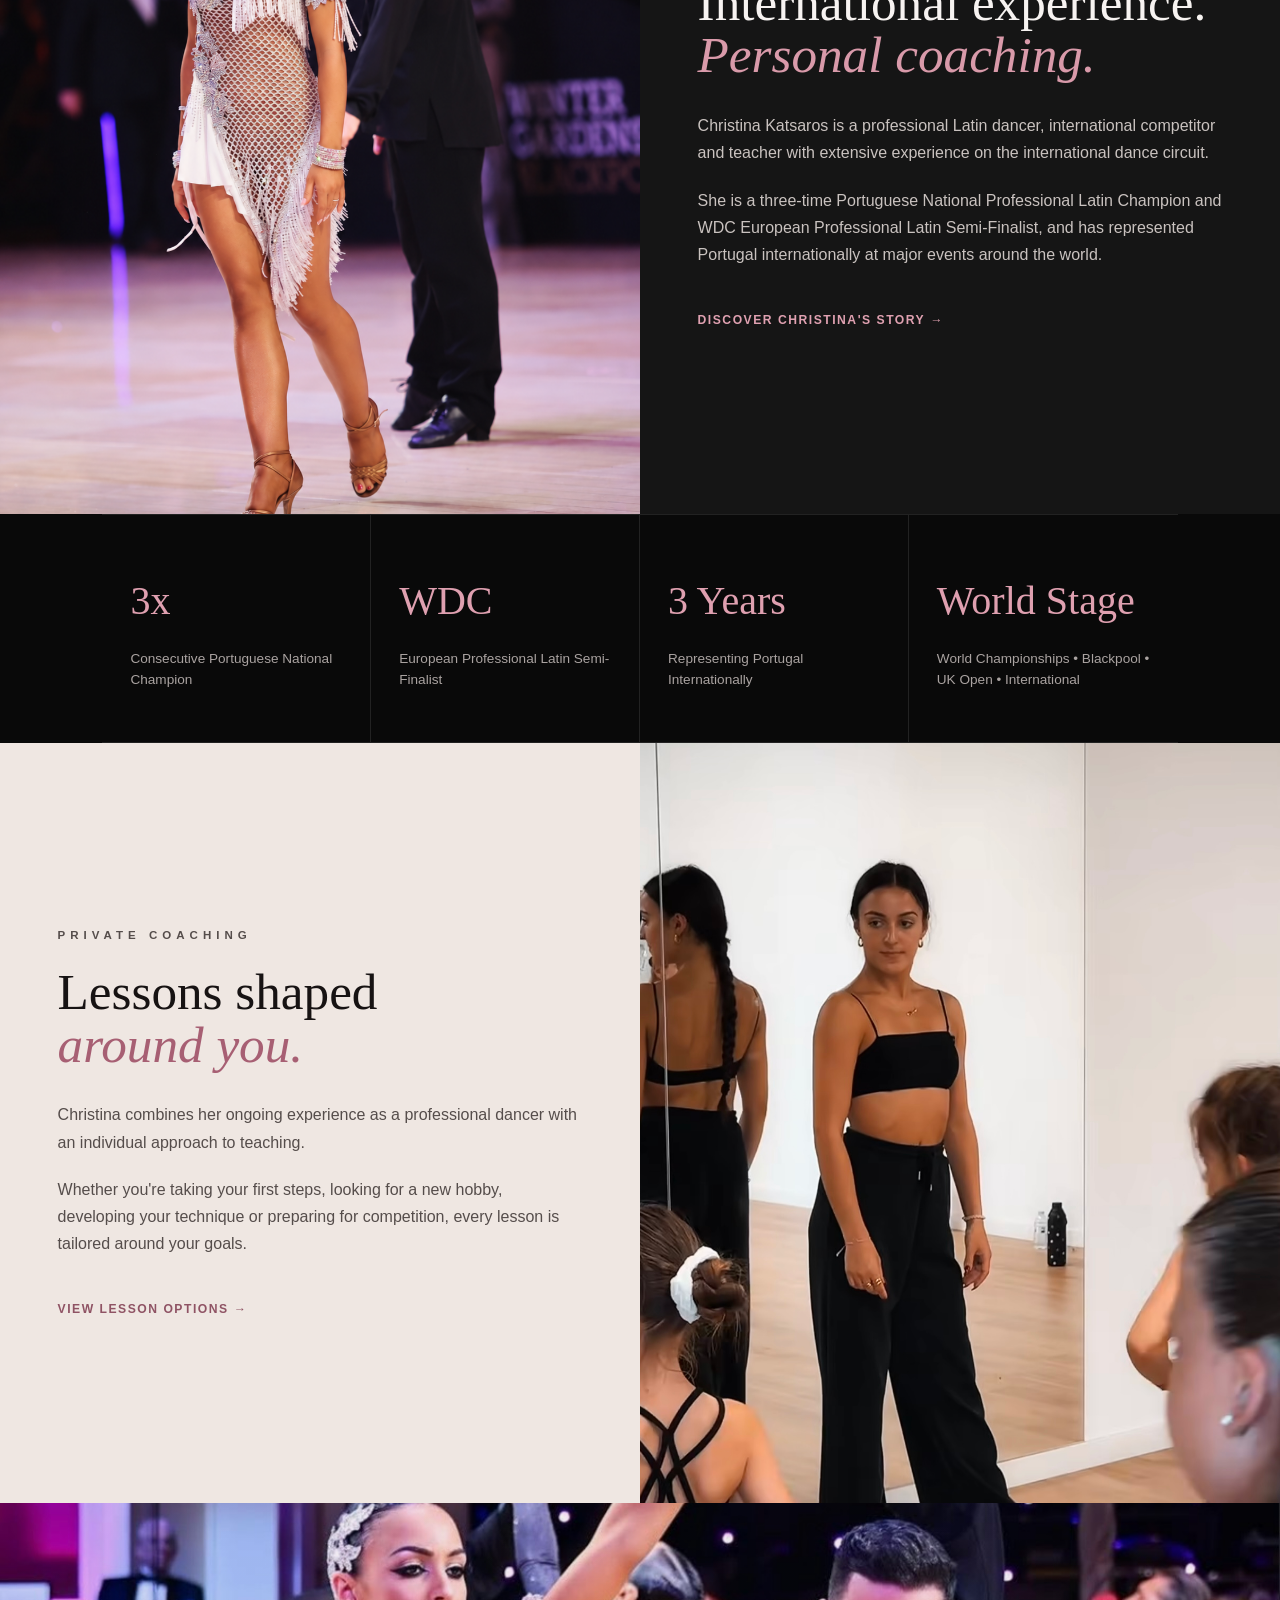
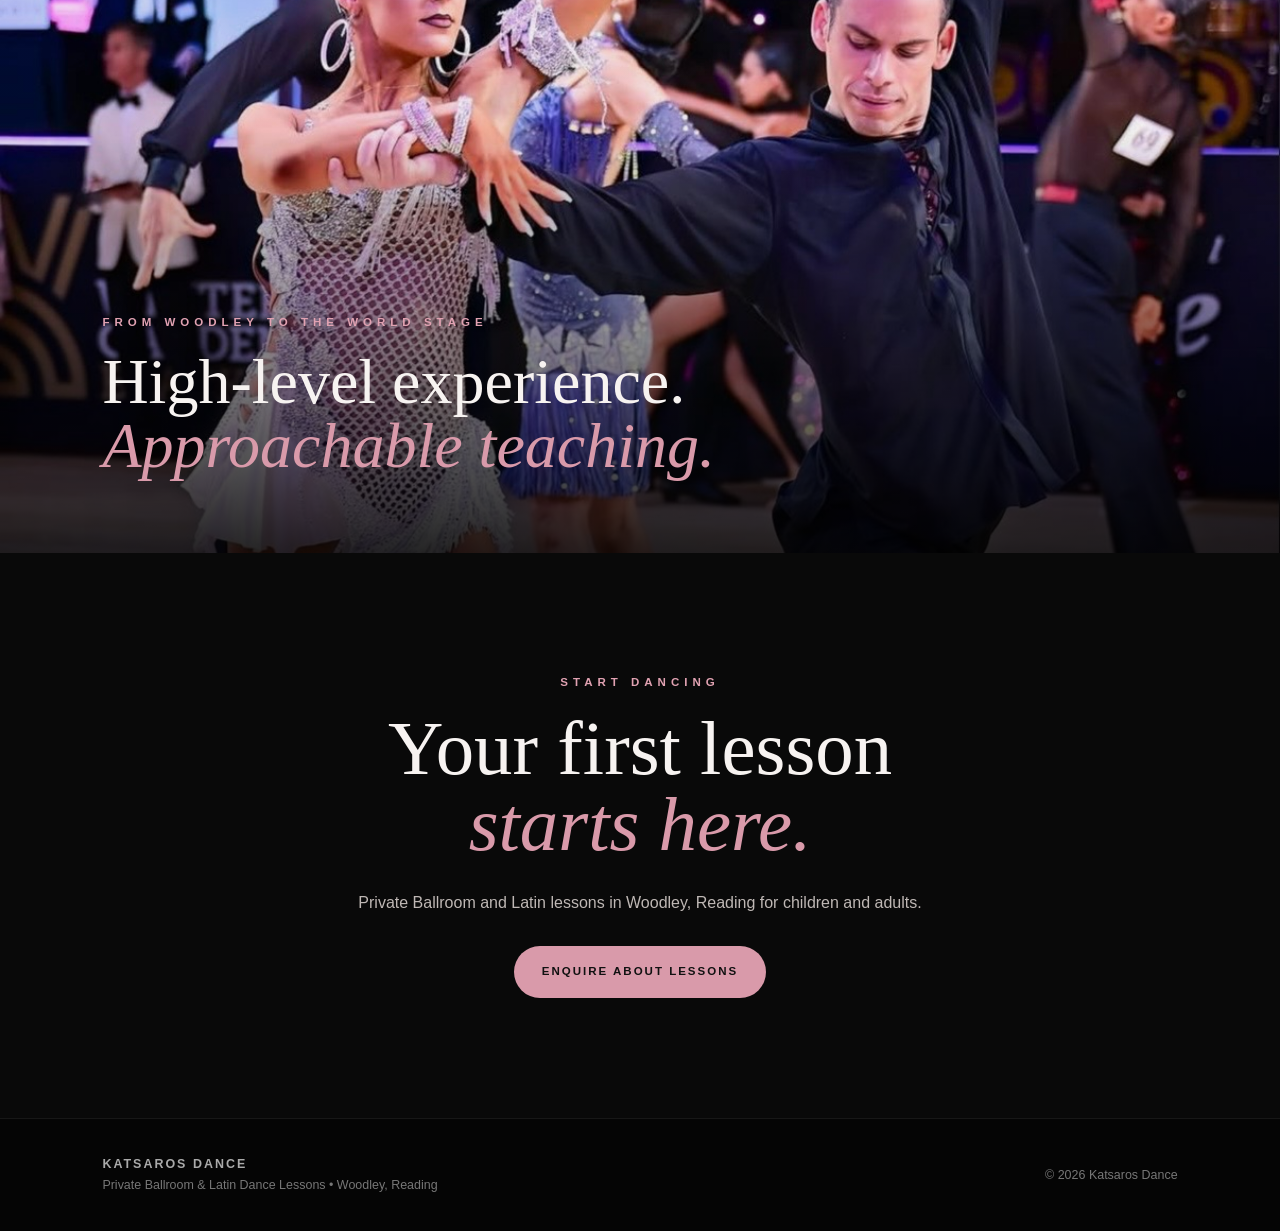
==== commit 2a3ad782: "Update stylesheet link to include version query" ====
--- a/index.html
+++ b/index.html
@@ -10,7 +10,7 @@
     <meta name="description"
         content="Private Ballroom and Latin dance lessons in Woodley, Reading with professional Latin dancer Christina Katsaros, 3x Portuguese National Champion and WDC European Semi-Finalist.">
 
-    <link rel="stylesheet" href="style.css">
+    <link rel="stylesheet" href="style.css?v=2">
 </head>
 
 <body>
--- a/style.css
+++ b/style.css
@@ -1612,3 +1612,82 @@
     }
 
 }
+
+/* ========================================
+   WHATSAPP BUTTON
+   ======================================== */
+
+.whatsapp-float {
+    position: fixed;
+    right: 28px;
+    bottom: 28px;
+    z-index: 9999;
+
+    display: flex;
+    align-items: center;
+    gap: 9px;
+
+    padding: 12px 18px;
+
+    background: #d99aaa;
+    color: #111;
+
+    border-radius: 40px;
+
+    text-decoration: none;
+
+    text-transform: uppercase;
+    letter-spacing: 1.4px;
+
+    font-size: .68rem;
+    font-weight: 700;
+
+    box-shadow: 0 8px 30px rgba(0,0,0,.28);
+
+    transition:
+        transform .2s ease,
+        background .2s ease;
+}
+
+.whatsapp-float svg {
+    width: 22px;
+    height: 22px;
+
+    fill: currentColor;
+    flex-shrink: 0;
+}
+
+.whatsapp-float:hover {
+    transform: translateY(-3px);
+    background: #e4a9b8;
+}
+
+
+/* MOBILE WHATSAPP BUTTON */
+
+@media (max-width: 768px) {
+
+    .whatsapp-float {
+        right: 18px;
+        bottom: 18px;
+
+        width: 54px;
+        height: 54px;
+
+        padding: 0;
+
+        justify-content: center;
+
+        border-radius: 50%;
+    }
+
+    .whatsapp-float svg {
+        width: 27px;
+        height: 27px;
+    }
+
+    .whatsapp-float span {
+        display: none;
+    }
+
+}
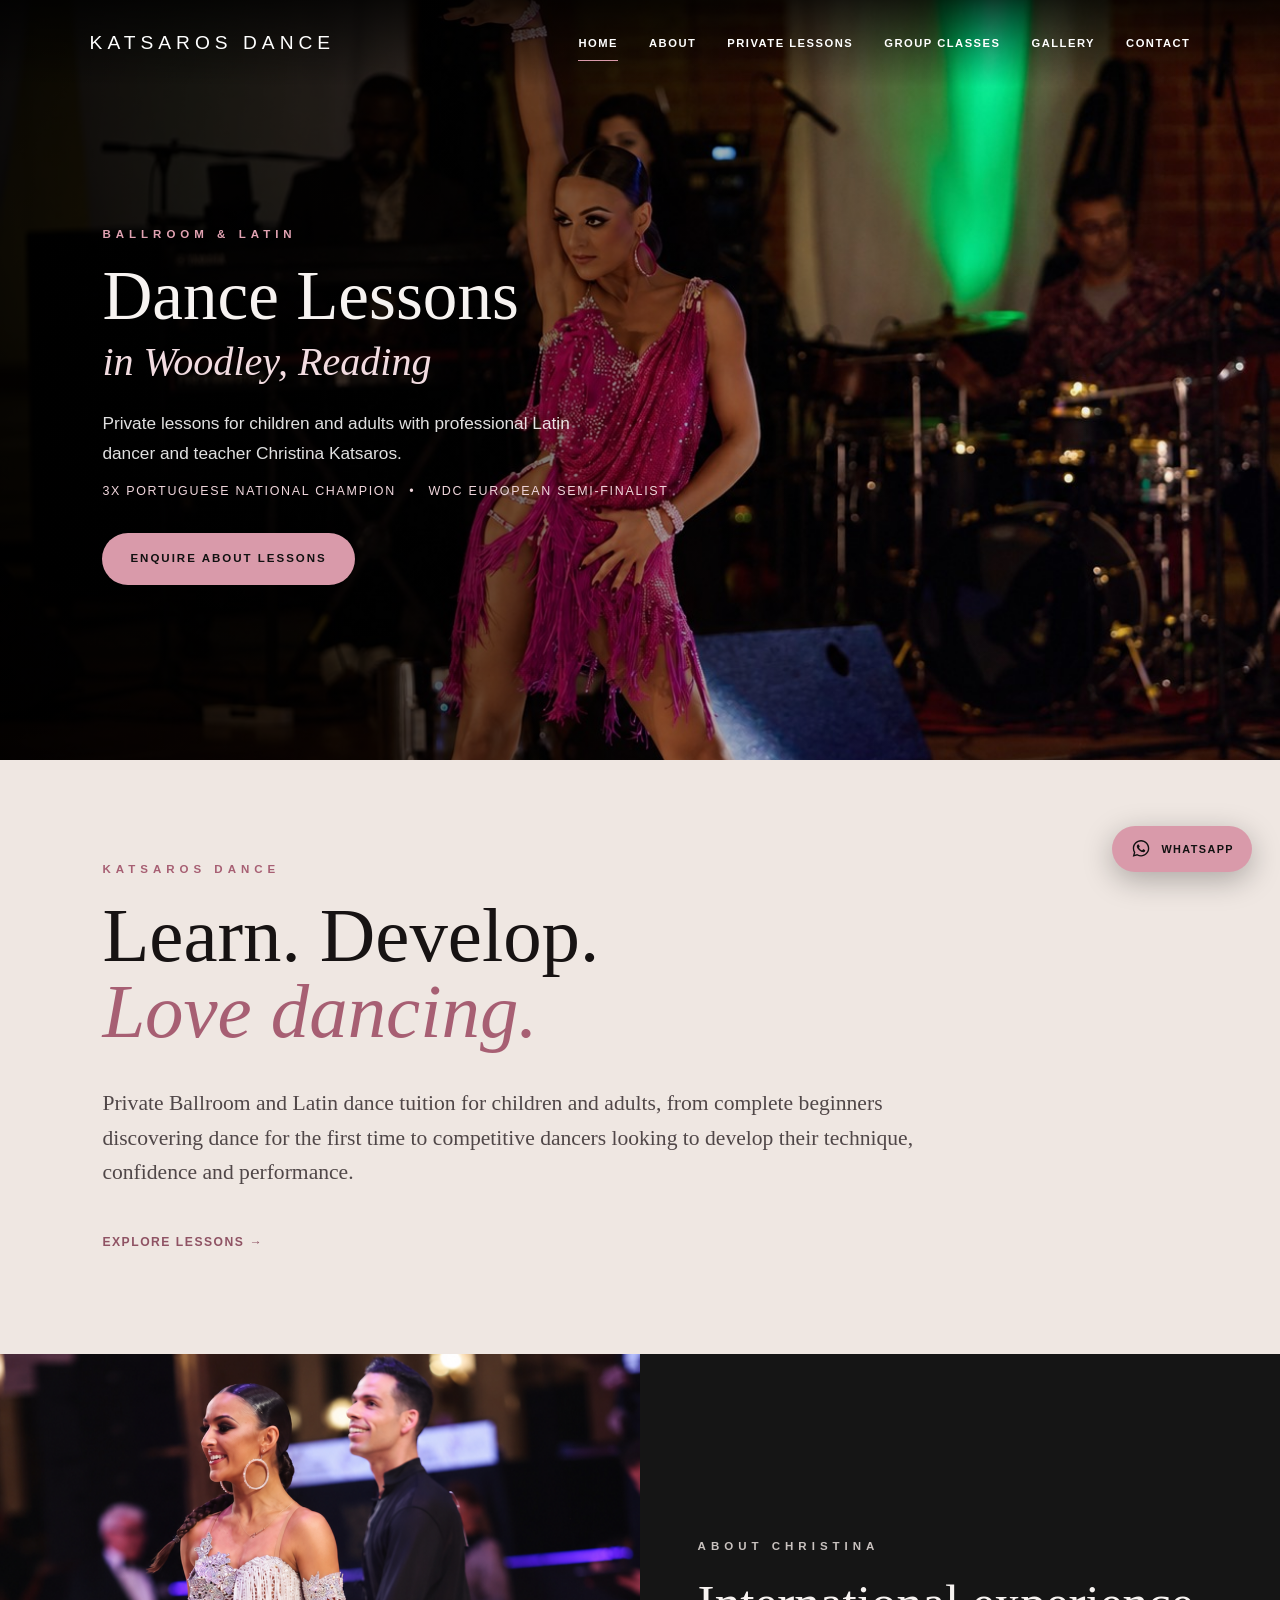
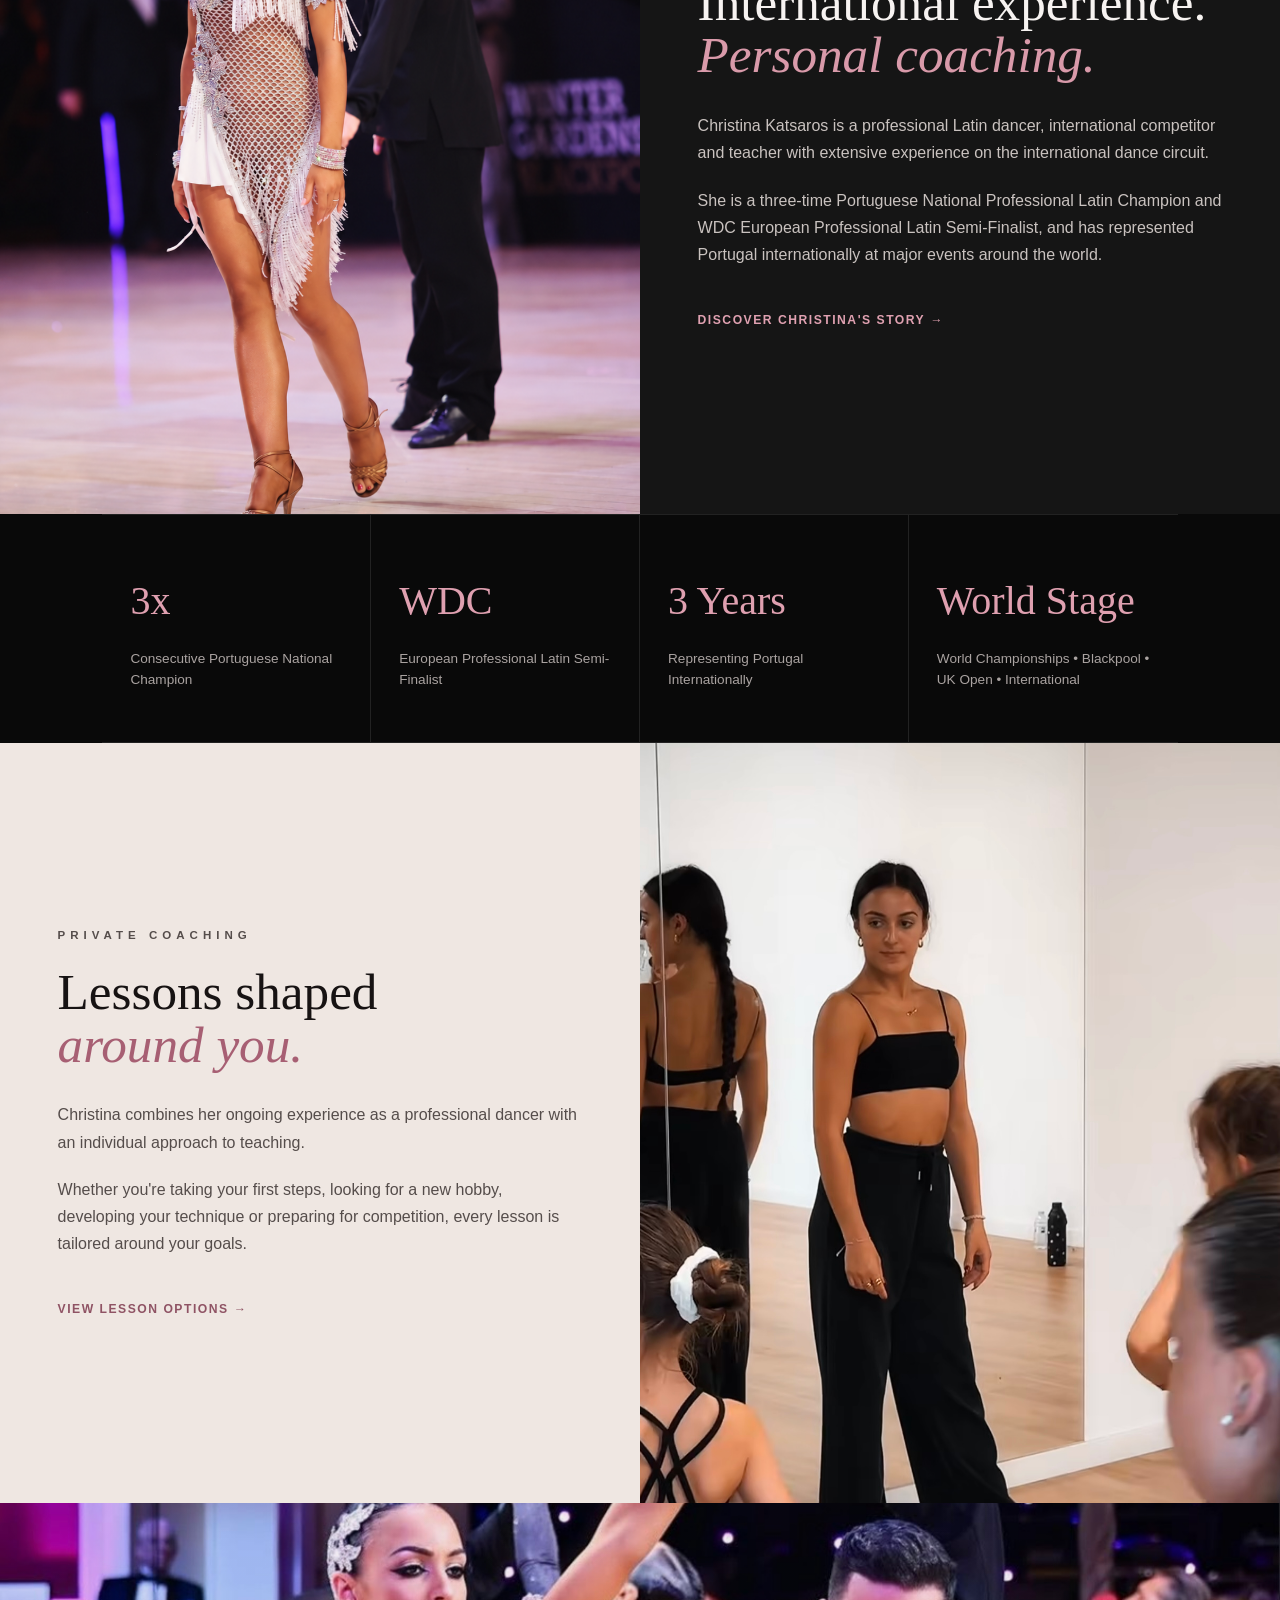
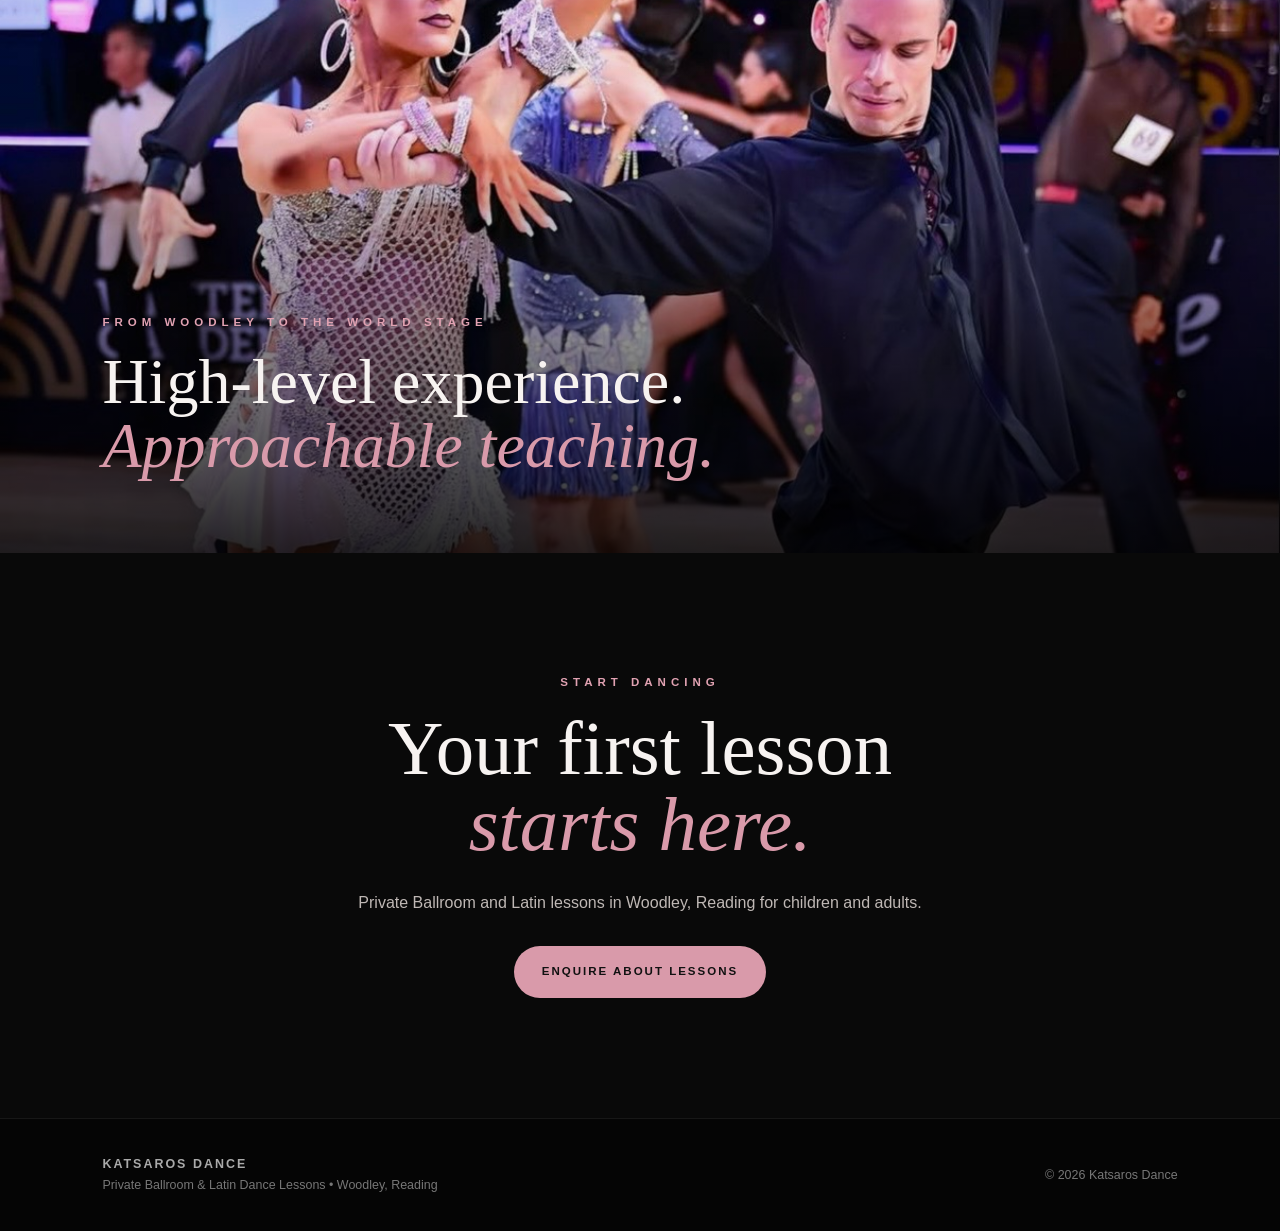
==== commit 3730adb9: "Update navigation links for lessons and classes" ====
--- a/index.html
+++ b/index.html
@@ -22,7 +22,8 @@
     <nav>
         <a class="active" href="index.html">Home</a>
         <a href="about.html">About</a>
-        <a href="lessons.html">Lessons</a>
+        <a href="lessons.html">Private Lessons</a>
+        <a href="group-classes.html">Group Classes</a>
         <a href="gallery.html">Gallery</a>
         <a href="contact.html">Contact</a>
     </nav>
--- a/style.css
+++ b/style.css
@@ -1691,3 +1691,211 @@
     }
 
 }
+
+/* ========================================
+   GROUP CLASSES PAGE
+   ======================================== */
+
+.group-hero {
+    padding: 125px 8% 100px;
+    background: #0a0a0a;
+    text-align: center;
+}
+
+.group-hero > div {
+    max-width: 900px;
+    margin: 0 auto;
+}
+
+.group-hero h1 {
+    font-size: clamp(4rem, 7vw, 7rem);
+    font-weight: 400;
+    line-height: .95;
+    margin-bottom: 28px;
+}
+
+.group-hero p:last-child {
+    max-width: 650px;
+    margin: 0 auto;
+    color: #aaa3a1;
+    font-size: 1.05rem;
+}
+
+
+.group-class-feature {
+    padding: 110px 8%;
+
+    display: grid;
+    grid-template-columns: .9fr 1.1fr;
+
+    gap: 90px;
+    align-items: center;
+}
+
+.group-class-copy h2 {
+    font-size: clamp(3.5rem, 6vw, 5.8rem);
+    font-weight: 400;
+    line-height: .95;
+    margin-bottom: 30px;
+}
+
+.group-class-copy > p:not(.eyebrow) {
+    color: #51494a;
+    margin-bottom: 18px;
+}
+
+.group-class-copy .large-copy {
+    color: #51494a;
+}
+
+.class-details {
+    margin: 38px 0;
+
+    border-top: 1px solid rgba(0,0,0,.15);
+}
+
+.class-details > div {
+    padding: 18px 0;
+
+    border-bottom: 1px solid rgba(0,0,0,.15);
+}
+
+.class-details span {
+    display: block;
+
+    color: #a75f73;
+
+    text-transform: uppercase;
+    letter-spacing: 2px;
+
+    font-size: .67rem;
+    font-weight: 700;
+
+    margin-bottom: 4px;
+}
+
+.class-details strong {
+    display: block;
+
+    color: #272020;
+
+    font-family: Georgia, "Times New Roman", serif;
+    font-size: 1.05rem;
+    font-weight: 400;
+
+    line-height: 1.5;
+}
+
+
+.group-poster {
+    max-width: 650px;
+    margin: 0 auto;
+
+    box-shadow: 0 20px 55px rgba(0,0,0,.16);
+}
+
+.group-poster img {
+    width: 100%;
+    height: auto;
+}
+
+
+.group-dances {
+    padding: 110px 8%;
+    background: #0c0c0c;
+}
+
+.dance-name-grid {
+    display: grid;
+    grid-template-columns: repeat(5, 1fr);
+
+    border-top: 1px solid rgba(255,255,255,.1);
+    border-bottom: 1px solid rgba(255,255,255,.1);
+}
+
+.dance-name-grid div {
+    padding: 38px 18px;
+
+    text-align: center;
+
+    color: #dfa0b0;
+
+    font-family: Georgia, "Times New Roman", serif;
+    font-size: 1.35rem;
+
+    border-right: 1px solid rgba(255,255,255,.1);
+}
+
+.dance-name-grid div:last-child {
+    border-right: none;
+}
+
+
+/* ========================================
+   SIX-ITEM NAVIGATION
+   ======================================== */
+
+@media (min-width: 769px) and (max-width: 1250px) {
+
+    nav {
+        gap: 18px;
+    }
+
+    nav a {
+        font-size: .64rem;
+        letter-spacing: 1.1px;
+    }
+
+}
+
+
+/* ========================================
+   GROUP CLASSES MOBILE
+   ======================================== */
+
+@media (max-width: 768px) {
+
+    .group-hero {
+        padding: 90px 6% 70px;
+    }
+
+    .group-hero h1 {
+        font-size: 3.5rem;
+    }
+
+    .group-class-feature {
+        padding: 75px 6%;
+
+        grid-template-columns: 1fr;
+
+        gap: 55px;
+    }
+
+    .group-class-copy h2 {
+        font-size: 3rem;
+    }
+
+    .group-poster {
+        width: 100%;
+    }
+
+    .group-dances {
+        padding: 80px 6%;
+    }
+
+    .dance-name-grid {
+        grid-template-columns: 1fr;
+    }
+
+    .dance-name-grid div {
+        border-right: none;
+
+        border-bottom:
+            1px solid rgba(255,255,255,.1);
+    }
+
+    .dance-name-grid div:last-child {
+        border-bottom: none;
+    }
+
+}
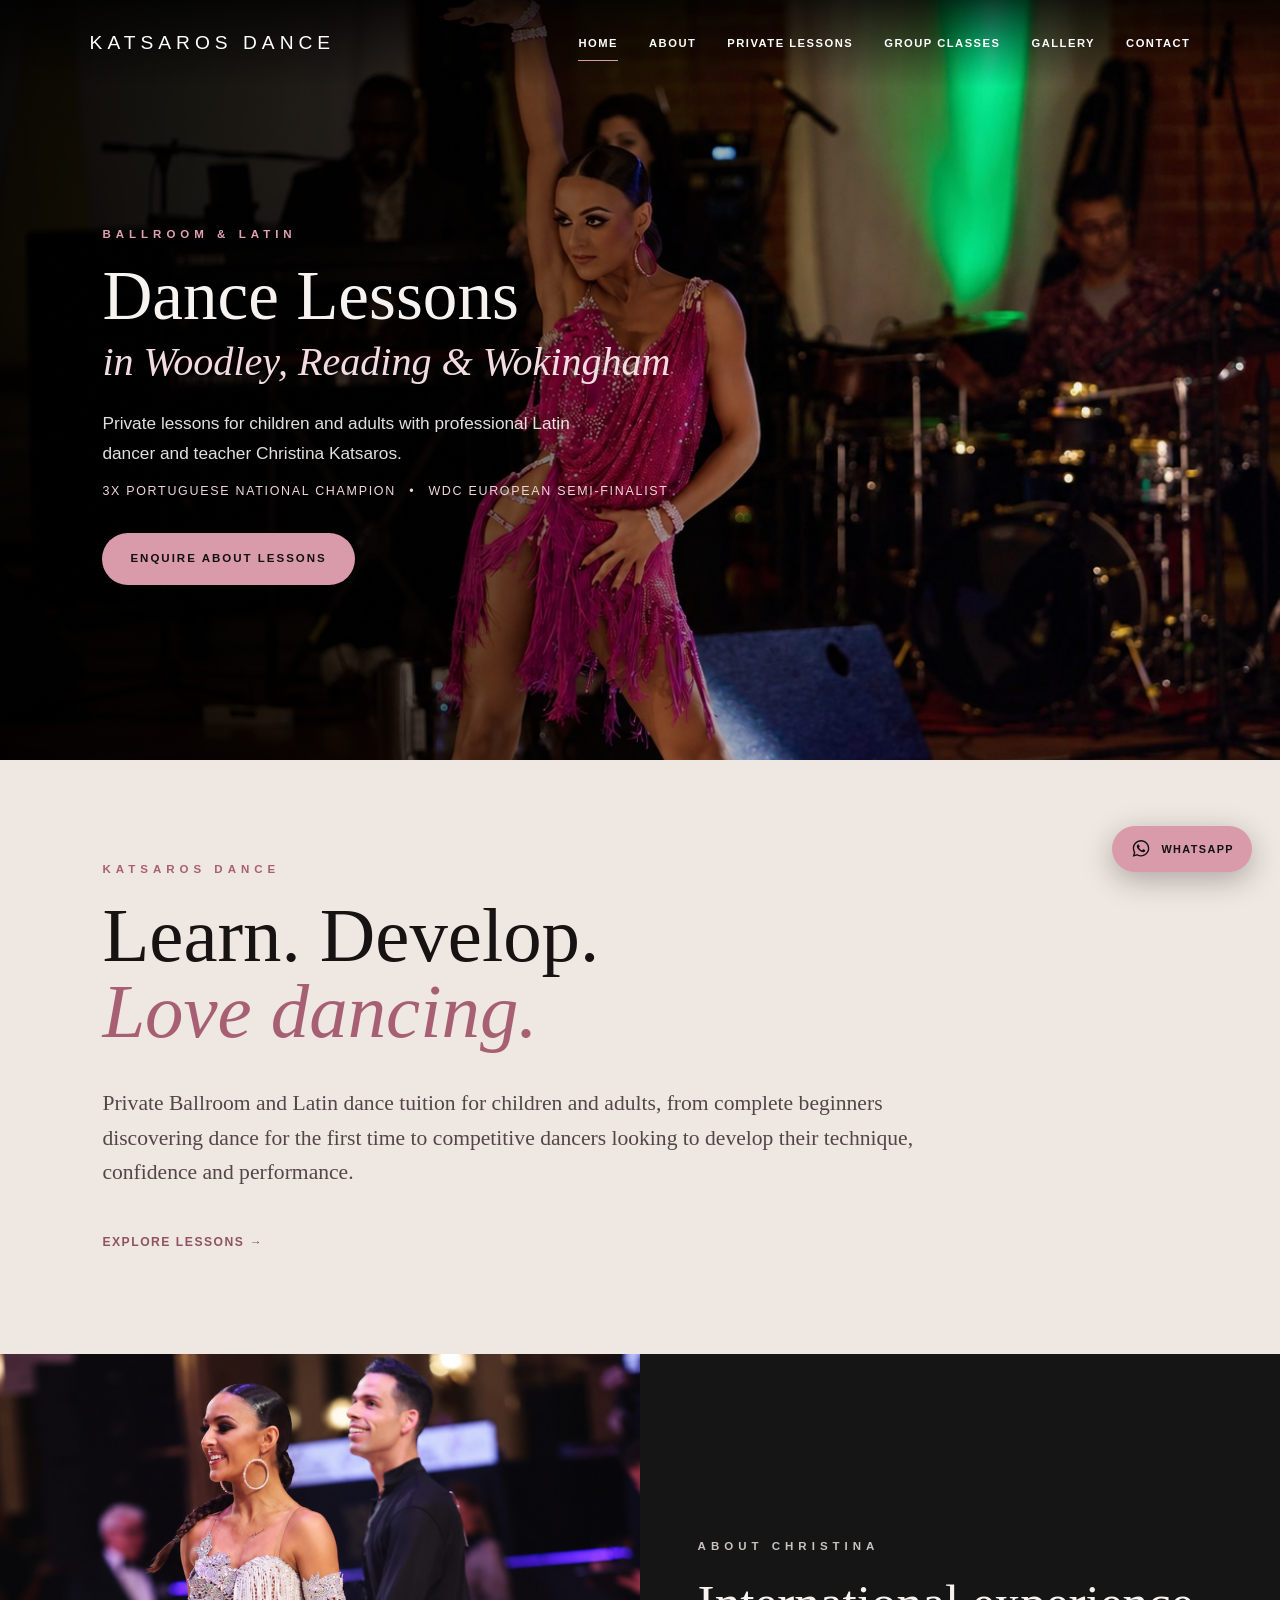
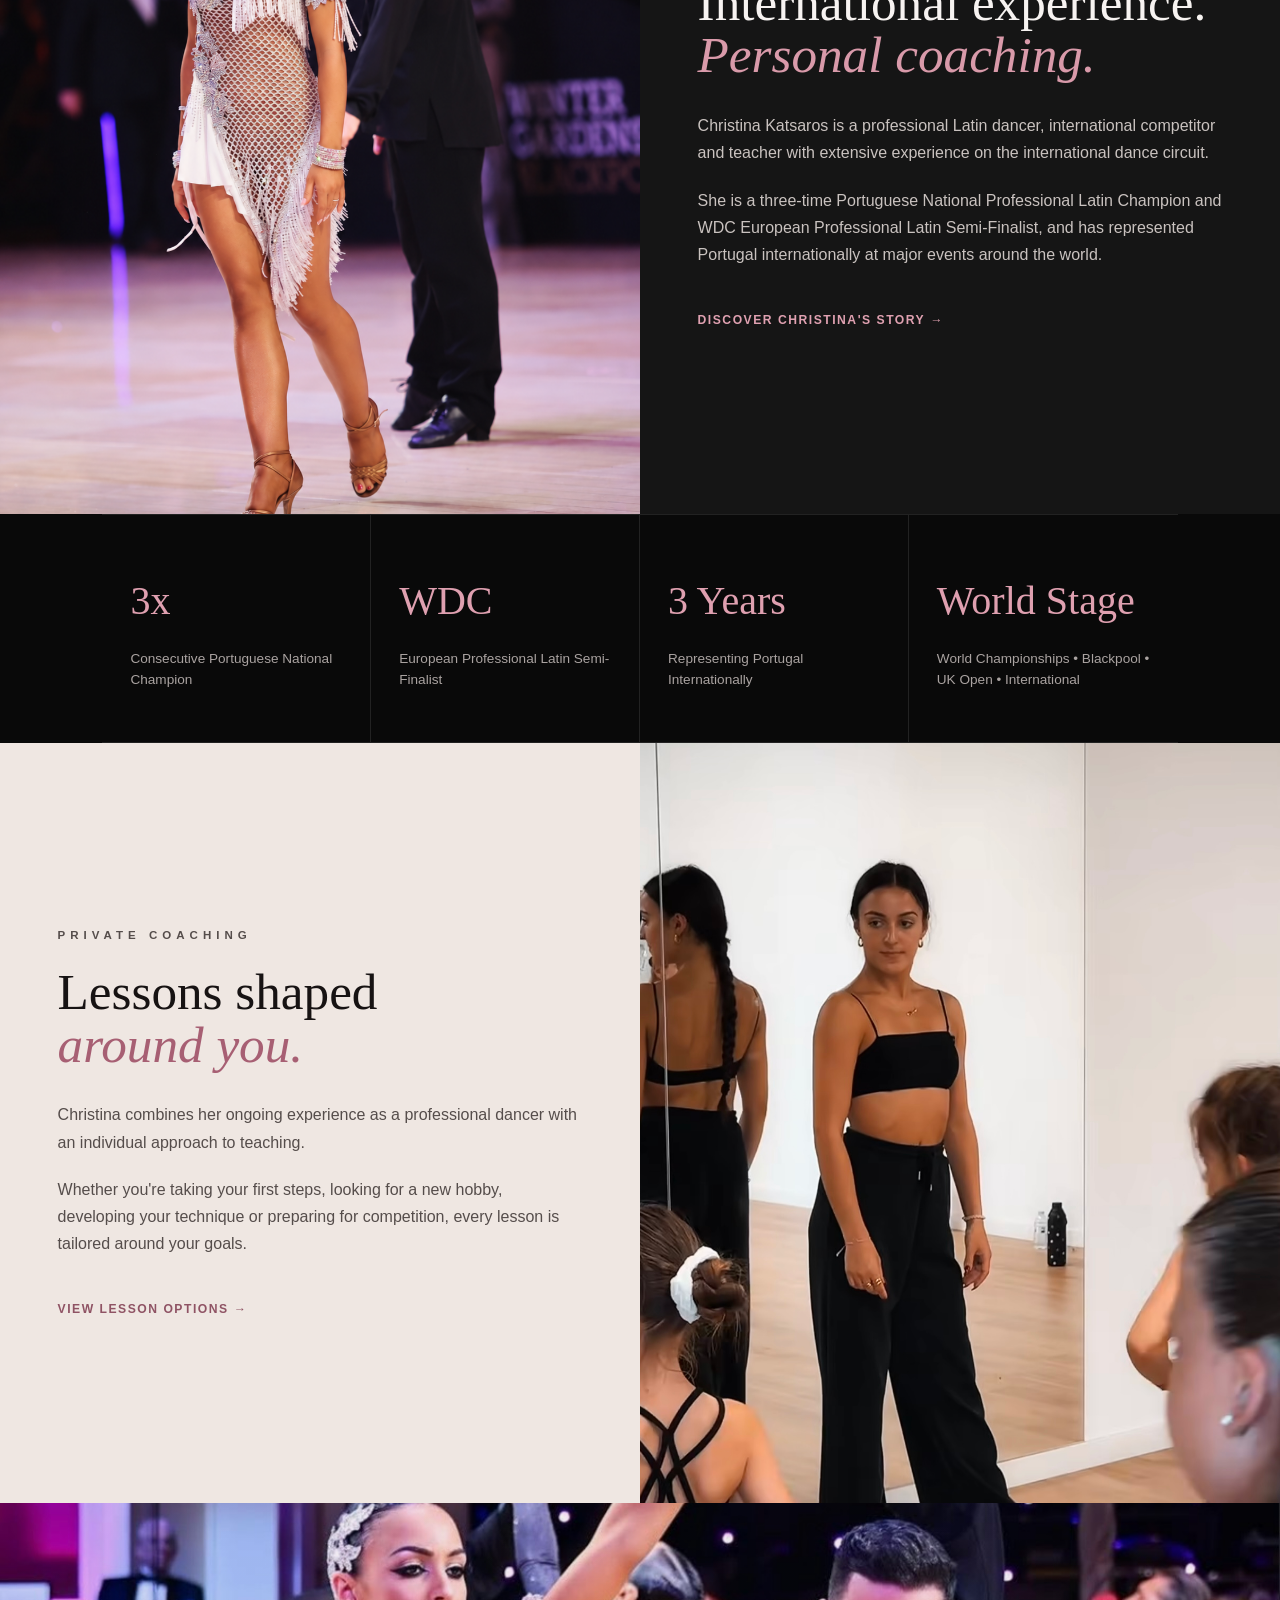
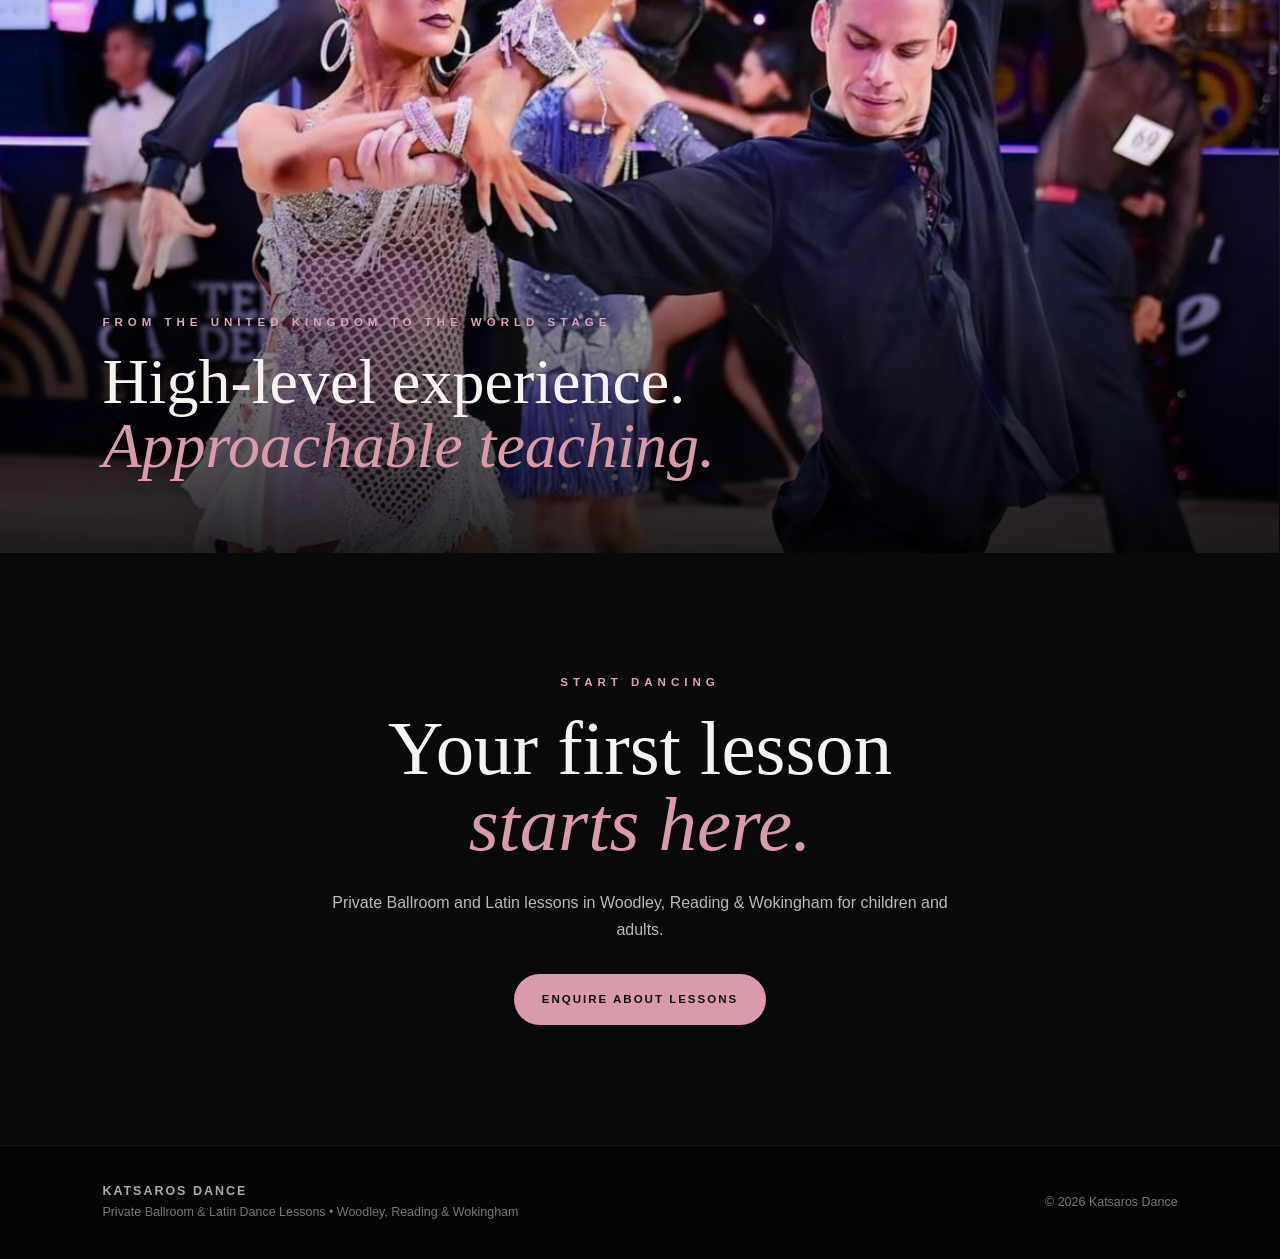
==== commit 59d84c7c: "Add Wokingham to location details in index.html Updated the title, meta description, and various tex" ====
--- a/index.html
+++ b/index.html
@@ -5,10 +5,10 @@
     <meta charset="UTF-8">
     <meta name="viewport" content="width=device-width, initial-scale=1.0">
 
-    <title>Katsaros Dance | Ballroom & Latin Dance Lessons in Woodley, Reading</title>
+    <title>Katsaros Dance | Ballroom & Latin Dance Lessons in Woodley, Reading & Wokingham</title>
 
     <meta name="description"
-        content="Private Ballroom and Latin dance lessons in Woodley, Reading with professional Latin dancer Christina Katsaros, 3x Portuguese National Champion and WDC European Semi-Finalist.">
+        content="Private Ballroom and Latin dance lessons in Woodley, Reading & Wokingham with professional Latin dancer Christina Katsaros, 3x Portuguese National Champion and WDC European Semi-Finalist.">
 
     <link rel="stylesheet" href="style.css?v=2">
 </head>
@@ -41,7 +41,7 @@
 
             <h1>
                 Dance Lessons
-                <span>in Woodley, Reading</span>
+                <span>in Woodley, Reading & Wokingham</span>
             </h1>
 
             <p class="hero-description">
@@ -204,7 +204,7 @@
 
         <div class="feature-image-overlay">
 
-            <p class="eyebrow">From Woodley to the World Stage</p>
+            <p class="eyebrow">From the United Kingdom to the World Stage</p>
 
             <h2>
                 High-level experience.
@@ -226,7 +226,7 @@
         </h2>
 
         <p>
-            Private Ballroom and Latin lessons in Woodley, Reading
+            Private Ballroom and Latin lessons in Woodley, Reading & Wokingham
             for children and adults.
         </p>
 
@@ -243,7 +243,7 @@
 
     <div>
         <strong>Katsaros Dance</strong>
-        <p>Private Ballroom & Latin Dance Lessons • Woodley, Reading</p>
+        <p>Private Ballroom & Latin Dance Lessons • Woodley, Reading & Wokingham</p>
     </div>
 
     <div>
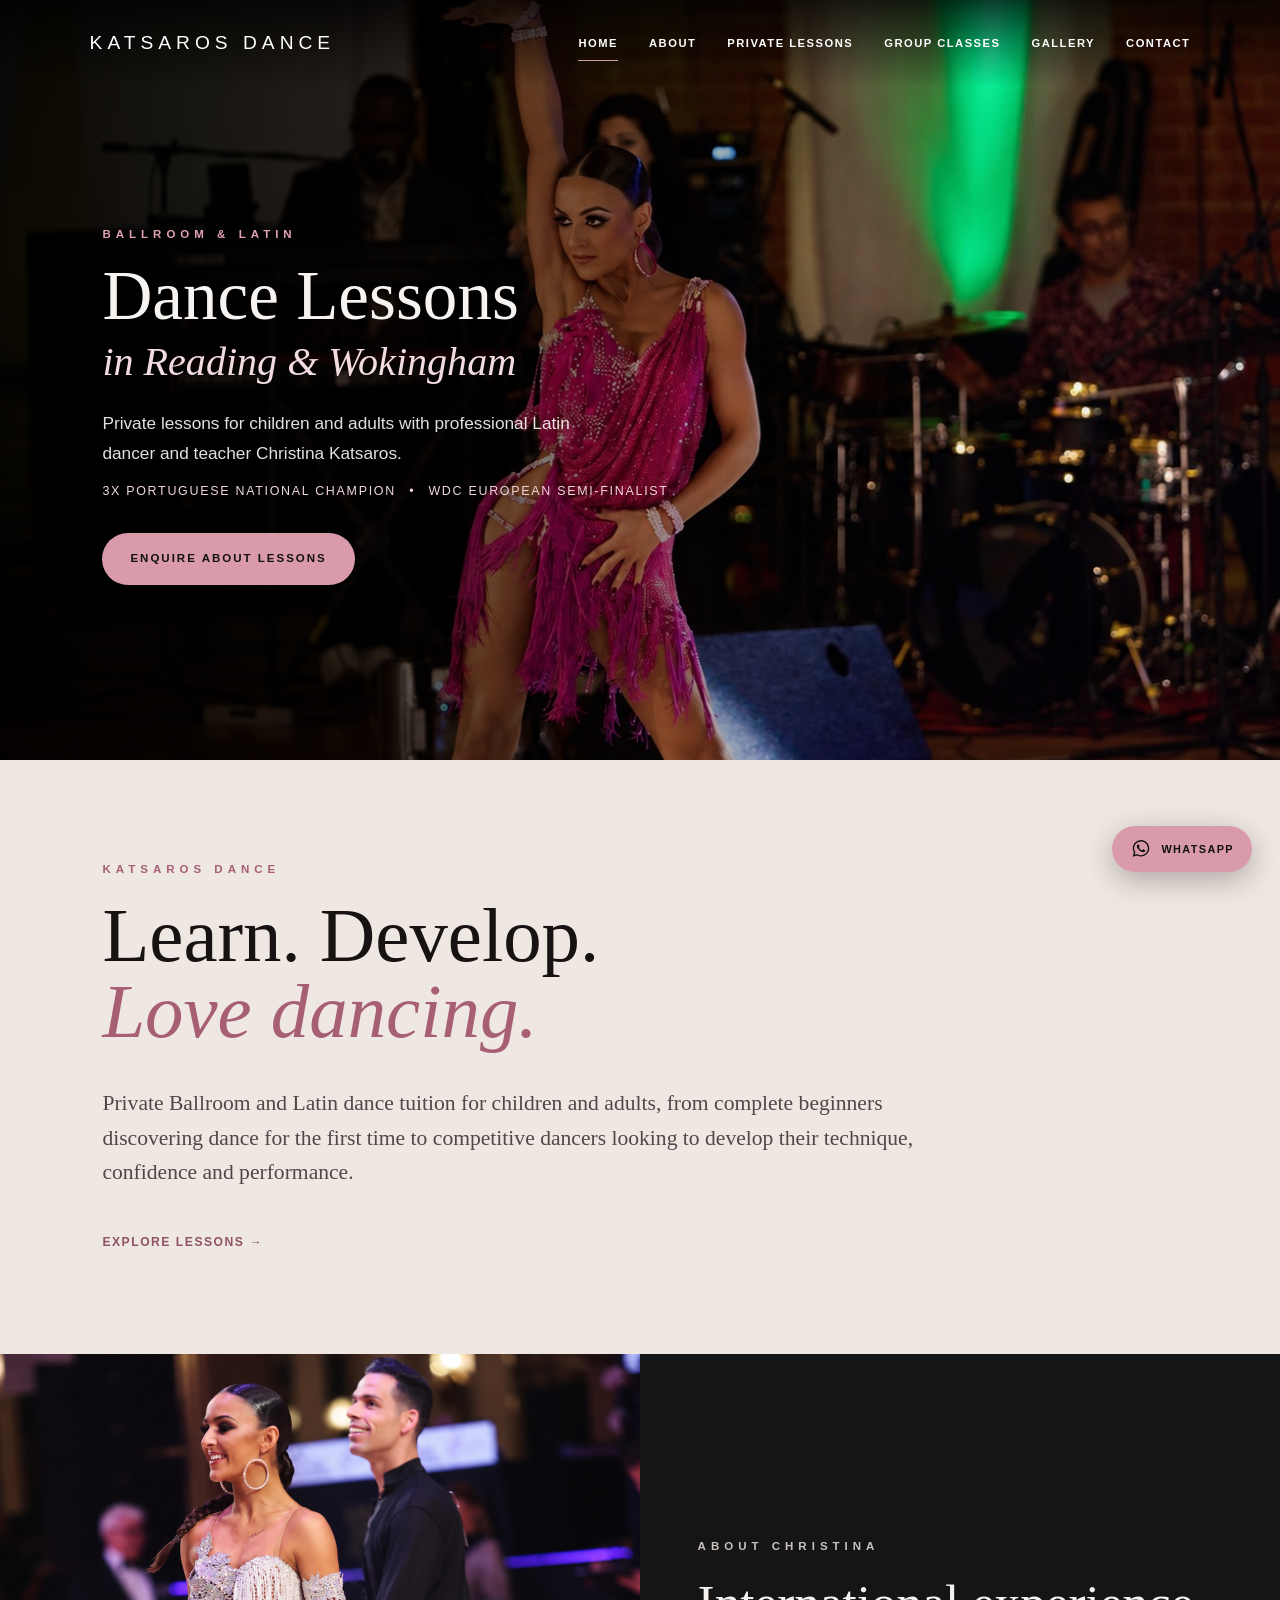
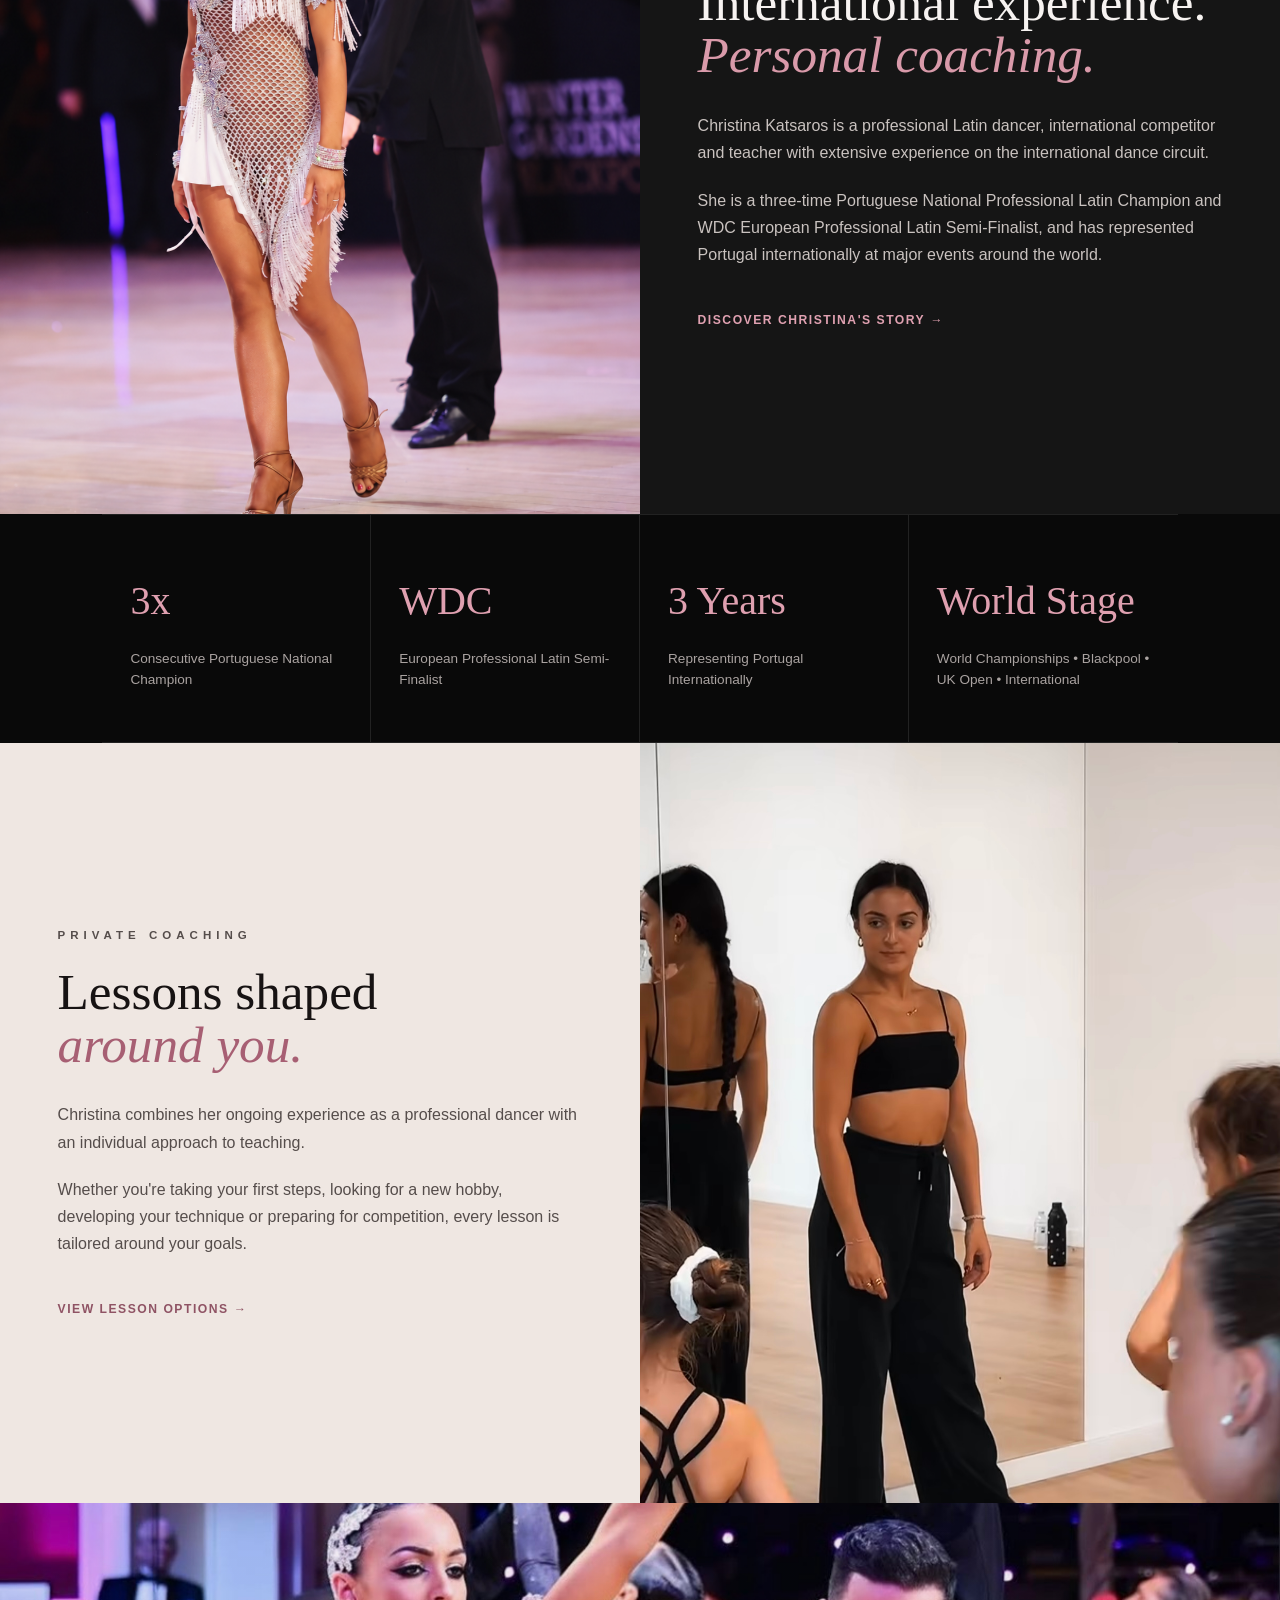
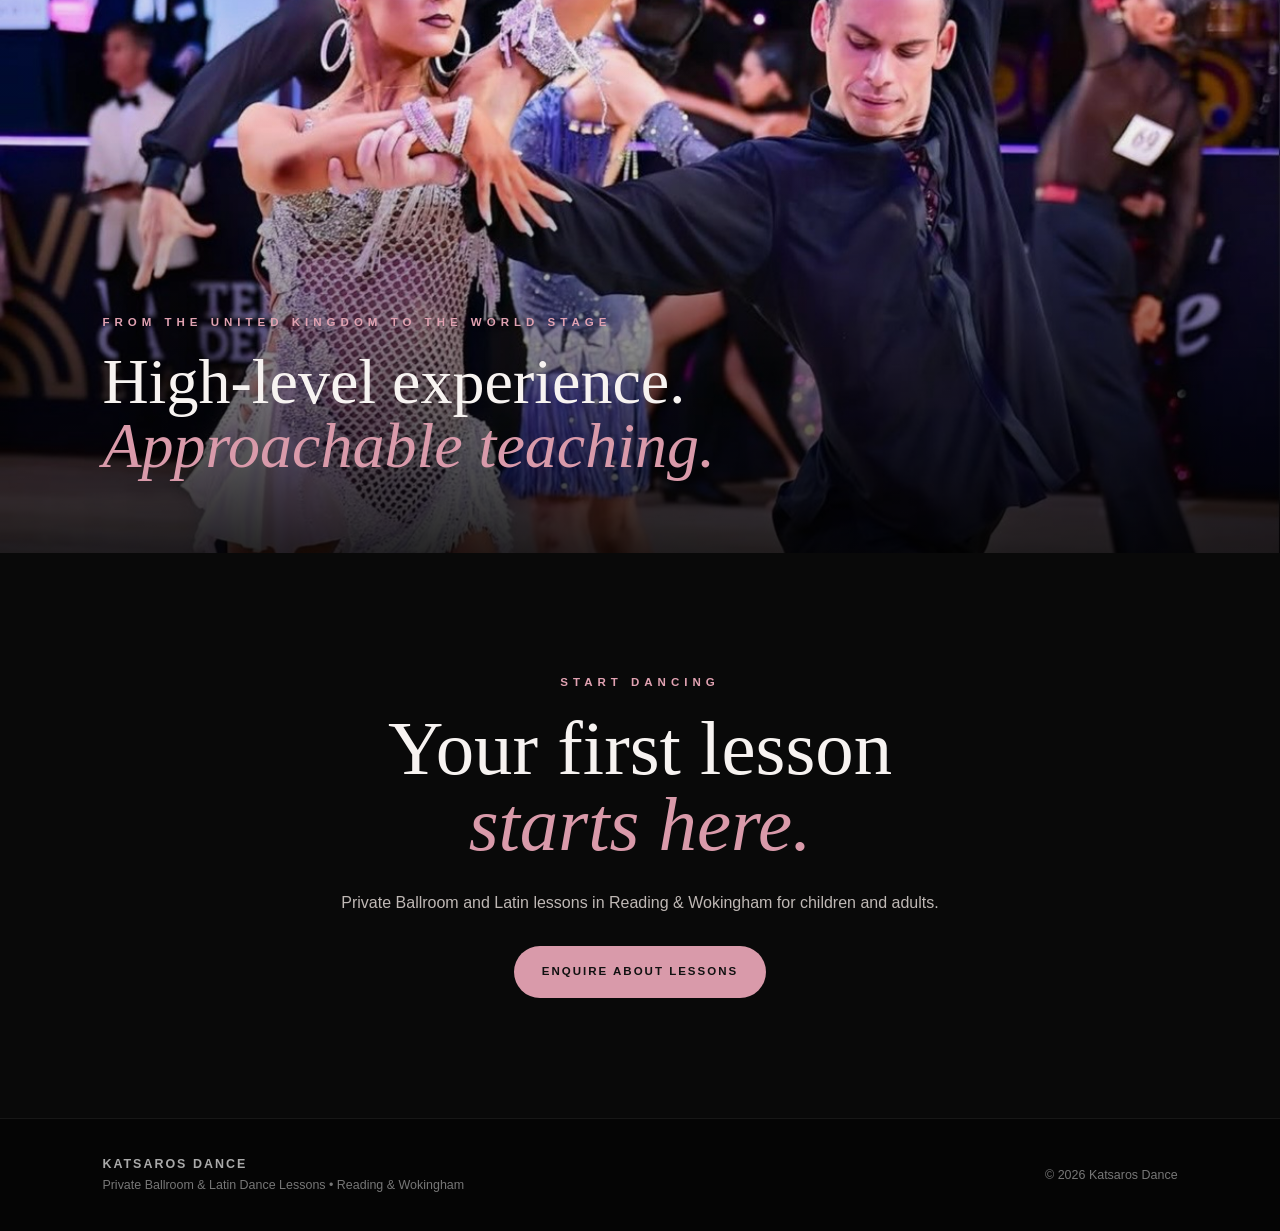
==== commit 0bc7b4af: "Remove 'Woodley' from dance lesson locations" ====
--- a/index.html
+++ b/index.html
@@ -5,12 +5,12 @@
     <meta charset="UTF-8">
     <meta name="viewport" content="width=device-width, initial-scale=1.0">
 
-    <title>Katsaros Dance | Ballroom & Latin Dance Lessons in Woodley, Reading & Wokingham</title>
+    <title>Katsaros Dance | Ballroom & Latin Dance Lessons in Reading & Wokingham</title>
 
     <meta name="description"
         content="Private Ballroom and Latin dance lessons in Woodley, Reading & Wokingham with professional Latin dancer Christina Katsaros, 3x Portuguese National Champion and WDC European Semi-Finalist.">
 
-    <link rel="stylesheet" href="style.css?v=2">
+    <link rel="stylesheet" href="style.css?v=3">
 </head>
 
 <body>
@@ -41,7 +41,7 @@
 
             <h1>
                 Dance Lessons
-                <span>in Woodley, Reading & Wokingham</span>
+                <span>in Reading & Wokingham</span>
             </h1>
 
             <p class="hero-description">
@@ -226,7 +226,7 @@
         </h2>
 
         <p>
-            Private Ballroom and Latin lessons in Woodley, Reading & Wokingham
+            Private Ballroom and Latin lessons in Reading & Wokingham
             for children and adults.
         </p>
 
@@ -243,7 +243,7 @@
 
     <div>
         <strong>Katsaros Dance</strong>
-        <p>Private Ballroom & Latin Dance Lessons • Woodley, Reading & Wokingham</p>
+        <p>Private Ballroom & Latin Dance Lessons • Reading & Wokingham</p>
     </div>
 
     <div>
